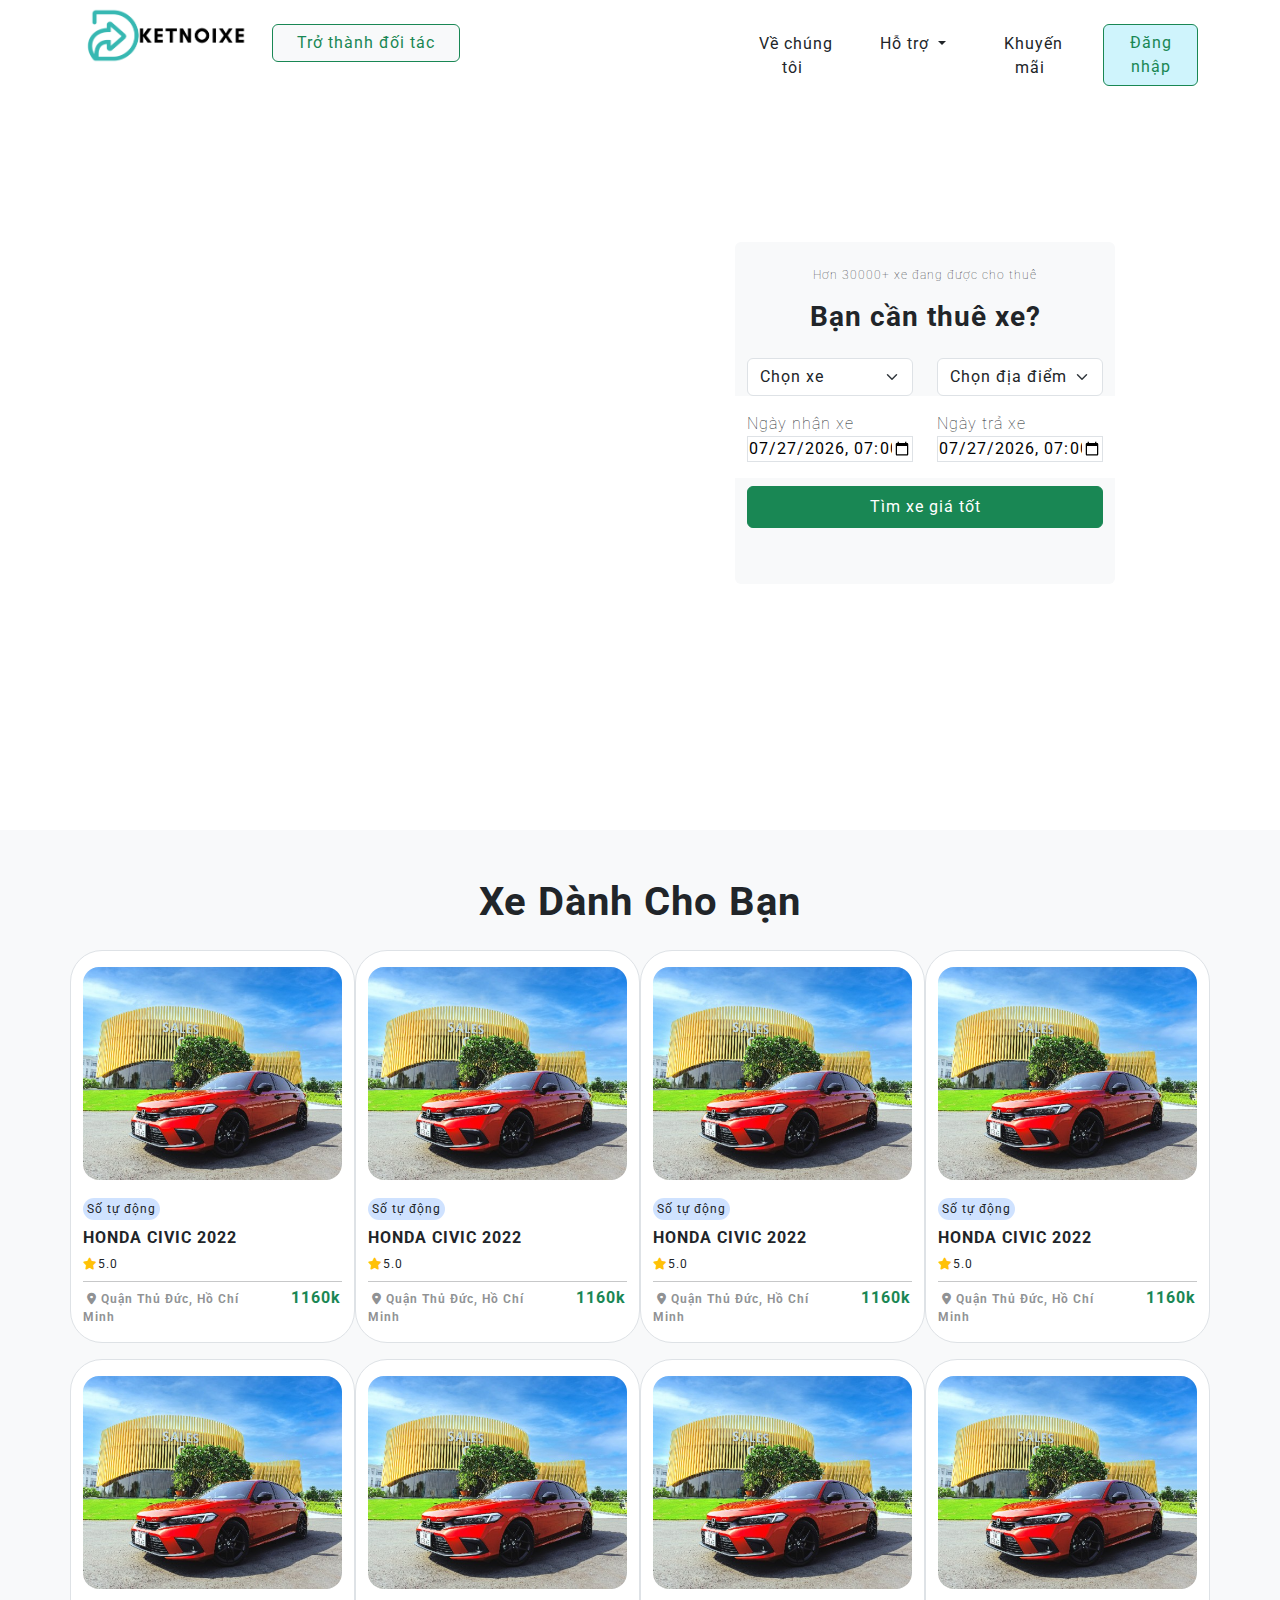
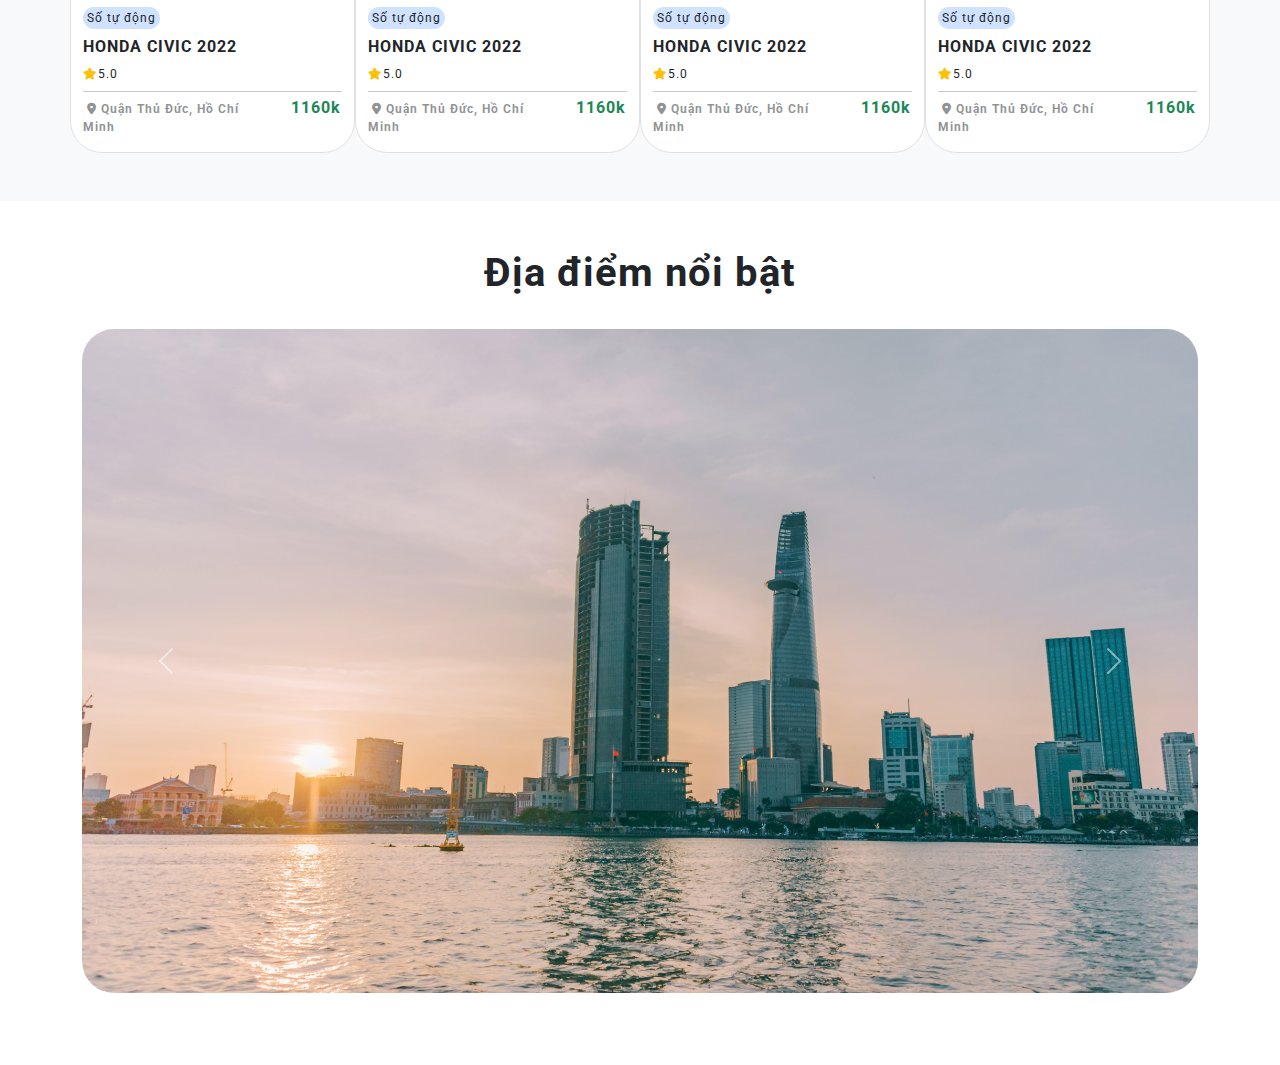
==== index.html @ 4d264d6b "feat: add place-introduction" ====
<!DOCTYPE html>
<html lang="en">
<head>
  <meta charset="UTF-8">
  <meta name="viewport" content="width=device-width, initial-scale=1.0">
  <link rel="icon" type="image/png" href="assets/img/icon.png">
  <title>Ketnoixe - nền tảng chia sẻ xe thông minh</title>
  <link rel="stylesheet" href="assets/css/bootstrap.min.css">
  <link rel="preconnect" href="https://fonts.googleapis.com">
  <link rel="preconnect" href="https://fonts.gstatic.com" crossorigin>
  <link href="https://fonts.googleapis.com/css2?family=Roboto:wght@100;300&display=swap" rel="stylesheet">
  <link rel="stylesheet" href="https://cdnjs.cloudflare.com/ajax/libs/font-awesome/6.4.0/css/all.min.css">
  <link rel="stylesheet" href="assets/css/custom.css">

  <script src="https://code.jquery.com/jquery-3.6.0.min.js"></script>
</head>
<body>
  <div id="myheader" class="bg-white position-fixed top-0 start-0 end-0" style="z-index: 9999;">
    <div class="container py-2">
      <div class="row">
        <div class="col-lg-2 col-sm-12">
          <a href="#"><img src="./assets/img/logo.png" alt="Logo" class="img-fluid"></a>
        </div>
        <div class="col-lg-5 d-sm-none d-lg-block mt-3">
          <button type="button" class="btn btn-light border border-success text-success px-4">Trở thành đối tác</button>
        </div>
        <div class="col-lg-5 d-sm-none d-lg-block mt-2">
          <div class="row">
            <div class="col-lg-3 py-3 text-center"><a href="#" class="text-decoration-none text-dark p-1">Về chúng tôi</a></div>
            <div class="col-lg-3 py-2 text-center">
              <div class="dropdown">
                <a class="btn border-0 dropdown-toggle p-2" href="" role="button" data-bs-toggle="dropdown" aria-expanded="false">
                  Hỗ trợ
                </a>
                <ul class="dropdown-menu">
                  <li><a class="dropdown-item" href="#">Hỗ trợ</a></li>
                  <li><a class="dropdown-item" href="#">Tra cứu mã đặt xe</a></li>
                </ul>
              </div>
            </div>
            <div class="col-lg-3 py-3 text-center"><a href="#" class="text-decoration-none text-dark p-1">Khuyến mãi</a></div>
            <div class="col-lg-3 py-2">
              <button type="button" class="btn bg-info-subtle border border-success text-success">Đăng nhập</button>
            </div>
          </div>
        </div>
      </div>
    </div>
  </div>
  <div id="mycontent" style="margin-top: 82px;">
    <div id="slider" class="container mb-5">
        <div class="row">
          <div class="col-lg-7">

          </div>
          <div class="col-lg-4 bg-body-tertiary pb-5 rounded-2 my-10">
            <div class="row">
              <span class="text-center fw-lighter mt-4 fs-7">Hơn 30000+ xe đang được cho thuê</span>
              <h3 class="text-center fw-bold py-3">Bạn cần thuê xe?</h3>
              <div class="col-lg-6">
                  <div class="input-group">
                    <select class="form-select" id="inputGroupSelect01">
                      <option disabled selected value="">Chọn xe</option>
                      <option value="1">Ô tô</option>
                      <option value="2">Xe máy</option>
                      <option value="3">Xe đạp</option>
                    </select>
                  </div>                    
              </div>
              <div class="col-lg-6">
                <div class="input-group">
                  <select class="form-select" id="inputGroupSelect01">
                    <option disabled selected value="">Chọn địa điểm</option>
                    <option value="1">Hồ Chí Minh</option>
                    <option value="2">Hà Nội</option>
                    <option value="3">Nha Trang</option>
                  </select>
                </div>                    
              </div>
            </div>
            <div class="row bg-body py-3">
              <div class="col-lg-6">
                <span class="fw-lighter">Ngày nhận xe</span>
                <fieldset>
                  <input class="text-center border w-100" type="datetime-local" id="dateTimePickerStart" name="dateTimePicker">
                </fieldset>                   
              </div>
              <div class="col-lg-6">
                <span class="fw-lighter">Ngày trả xe</span>
                <fieldset>
                  <input class="text-center border w-100" type="datetime-local" id="dateTimePickerEnd" name="dateTimePicker">
                </fieldset>               
              </div>
            </div>
            <div class="row">
              <div class="col-lg-12">
                <button type="button" class="btn btn-success w-100 my-2 py-2">Tìm xe giá tốt</button>
              </div>
            </div>
        </div>
        <div class="col-lg-1">

        </div>
      </div>
    </div>

    <div id="car-introduction" class="py-5 bg-body-tertiary">
      <h4 class="text-center fs-1 fw-bold">Xe Dành Cho Bạn</h4>
      <div class="container">
        <div class="row">
          <a href="#" class="col-lg-3 col-md-4 col-sm-6 border rounded-5 mt-3 bg-body text-decoration-none text-body">
            <img class="img-fluid rounded-4 my-3" src="./assets/img/NAck_WBdKcVY88Th9rGAIQ.jpg" alt="">
            <span class="fs-7 bg-primary-subtle p-1 rounded-5">Số tự động</span>
            <h6 class="text-uppercase fw-bold mt-2">Honda civic 2022</h6>
            <div class="fs-7"><i class="fa-solid fa-star text-warning"></i>5.0</div>
            <hr class="my-2">
            <div class="row my-2">
              <div class="col-sm-9">
                <div class="fs-7 pb-2 fw-bold text-body-tertiary"><i class="fa-solid fa-location-dot mx-1"></i>Quận Thủ Đức, Hồ Chí Minh</div>
              </div>
              <div class="col-sm-3">
                <div class="fs-6 fw-bold text-success" style="margin: -4px;">1160k</div>
              </div>
            </div>
          </a>
          <a href="#" class="col-lg-3 col-md-4 col-sm-6 border rounded-5 mt-3 bg-body text-decoration-none text-body">
            <img class="img-fluid rounded-4 my-3" src="./assets/img/NAck_WBdKcVY88Th9rGAIQ.jpg" alt="">
            <span class="fs-7 bg-primary-subtle p-1 rounded-5">Số tự động</span>
            <h6 class="text-uppercase fw-bold mt-2">Honda civic 2022</h6>
            <div class="fs-7"><i class="fa-solid fa-star text-warning"></i>5.0</div>
            <hr class="my-2">
            <div class="row my-2">
              <div class="col-sm-9">
                <div class="fs-7 pb-2 fw-bold text-body-tertiary"><i class="fa-solid fa-location-dot mx-1"></i>Quận Thủ Đức, Hồ Chí Minh</div>
              </div>
              <div class="col-sm-3">
                <div class="fs-6 fw-bold text-success" style="margin: -4px;">1160k</div>
              </div>
            </div>
          </a>
          <a href="#" class="col-lg-3 col-md-4 col-sm-6 border rounded-5 mt-3 bg-body text-decoration-none text-body">
            <img class="img-fluid rounded-4 my-3" src="./assets/img/NAck_WBdKcVY88Th9rGAIQ.jpg" alt="">
            <span class="fs-7 bg-primary-subtle p-1 rounded-5">Số tự động</span>
            <h6 class="text-uppercase fw-bold mt-2">Honda civic 2022</h6>
            <div class="fs-7"><i class="fa-solid fa-star text-warning"></i>5.0</div>
            <hr class="my-2">
            <div class="row my-2">
              <div class="col-sm-9">
                <div class="fs-7 pb-2 fw-bold text-body-tertiary"><i class="fa-solid fa-location-dot mx-1"></i>Quận Thủ Đức, Hồ Chí Minh</div>
              </div>
              <div class="col-sm-3">
                <div class="fs-6 fw-bold text-success" style="margin: -4px;">1160k</div>
              </div>
            </div>
          </a>
          <a href="#" class="col-lg-3 col-md-4 col-sm-6 border rounded-5 mt-3 bg-body text-decoration-none text-body">
            <img class="img-fluid rounded-4 my-3" src="./assets/img/NAck_WBdKcVY88Th9rGAIQ.jpg" alt="">
            <span class="fs-7 bg-primary-subtle p-1 rounded-5">Số tự động</span>
            <h6 class="text-uppercase fw-bold mt-2">Honda civic 2022</h6>
            <div class="fs-7"><i class="fa-solid fa-star text-warning"></i>5.0</div>
            <hr class="my-2">
            <div class="row my-2">
              <div class="col-sm-9">
                <div class="fs-7 pb-2 fw-bold text-body-tertiary"><i class="fa-solid fa-location-dot mx-1"></i>Quận Thủ Đức, Hồ Chí Minh</div>
              </div>
              <div class="col-sm-3">
                <div class="fs-6 fw-bold text-success" style="margin: -4px;">1160k</div>
              </div>
            </div>
          </a>
          <a href="#" class="col-lg-3 col-md-4 col-sm-6 border rounded-5 mt-3 bg-body text-decoration-none text-body">
            <img class="img-fluid rounded-4 my-3" src="./assets/img/NAck_WBdKcVY88Th9rGAIQ.jpg" alt="">
            <span class="fs-7 bg-primary-subtle p-1 rounded-5">Số tự động</span>
            <h6 class="text-uppercase fw-bold mt-2">Honda civic 2022</h6>
            <div class="fs-7"><i class="fa-solid fa-star text-warning"></i>5.0</div>
            <hr class="my-2">
            <div class="row my-2">
              <div class="col-sm-9">
                <div class="fs-7 pb-2 fw-bold text-body-tertiary"><i class="fa-solid fa-location-dot mx-1"></i>Quận Thủ Đức, Hồ Chí Minh</div>
              </div>
              <div class="col-sm-3">
                <div class="fs-6 fw-bold text-success" style="margin: -4px;">1160k</div>
              </div>
            </div>
          </a>
          <a href="#" class="col-lg-3 col-md-4 col-sm-6 border rounded-5 mt-3 bg-body text-decoration-none text-body">
            <img class="img-fluid rounded-4 my-3" src="./assets/img/NAck_WBdKcVY88Th9rGAIQ.jpg" alt="">
            <span class="fs-7 bg-primary-subtle p-1 rounded-5">Số tự động</span>
            <h6 class="text-uppercase fw-bold mt-2">Honda civic 2022</h6>
            <div class="fs-7"><i class="fa-solid fa-star text-warning"></i>5.0</div>
            <hr class="my-2">
            <div class="row my-2">
              <div class="col-sm-9">
                <div class="fs-7 pb-2 fw-bold text-body-tertiary"><i class="fa-solid fa-location-dot mx-1"></i>Quận Thủ Đức, Hồ Chí Minh</div>
              </div>
              <div class="col-sm-3">
                <div class="fs-6 fw-bold text-success" style="margin: -4px;">1160k</div>
              </div>
            </div>
          </a>
          <a href="#" class="col-lg-3 col-md-4 col-sm-6 border rounded-5 mt-3 bg-body text-decoration-none text-body">
            <img class="img-fluid rounded-4 my-3" src="./assets/img/NAck_WBdKcVY88Th9rGAIQ.jpg" alt="">
            <span class="fs-7 bg-primary-subtle p-1 rounded-5">Số tự động</span>
            <h6 class="text-uppercase fw-bold mt-2">Honda civic 2022</h6>
            <div class="fs-7"><i class="fa-solid fa-star text-warning"></i>5.0</div>
            <hr class="my-2">
            <div class="row my-2">
              <div class="col-sm-9">
                <div class="fs-7 pb-2 fw-bold text-body-tertiary"><i class="fa-solid fa-location-dot mx-1"></i>Quận Thủ Đức, Hồ Chí Minh</div>
              </div>
              <div class="col-sm-3">
                <div class="fs-6 fw-bold text-success" style="margin: -4px;">1160k</div>
              </div>
            </div>
          </a>
          <a href="#" class="col-lg-3 col-md-4 col-sm-6 border rounded-5 mt-3 bg-body text-decoration-none text-body">
            <img class="img-fluid rounded-4 my-3" src="./assets/img/NAck_WBdKcVY88Th9rGAIQ.jpg" alt="">
            <span class="fs-7 bg-primary-subtle p-1 rounded-5">Số tự động</span>
            <h6 class="text-uppercase fw-bold mt-2">Honda civic 2022</h6>
            <div class="fs-7"><i class="fa-solid fa-star text-warning"></i>5.0</div>
            <hr class="my-2">
            <div class="row my-2">
              <div class="col-sm-9">
                <div class="fs-7 pb-2 fw-bold text-body-tertiary"><i class="fa-solid fa-location-dot mx-1"></i>Quận Thủ Đức, Hồ Chí Minh</div>
              </div>
              <div class="col-sm-3">
                <div class="fs-6 fw-bold text-success" style="margin: -4px;">1160k</div>
              </div>
            </div>
          </a>
        </div>
      </div>
    </div>
    <div id="place-introduction" class="py-5">
      <h4 class="text-center fs-1 fw-bold">Địa điểm nổi bật</h4>
      <div class="container">
        <div id="carouselExample" class="carousel slide">
          <div class="carousel-inner py-4">
            <div class="carousel-item active">
              <img src="/assets/img/saigon.jpg" class="d-block w-100 rounded-5 img-fluid" alt="...">
            </div>
            <div class="carousel-item">
              <img src="/assets/img/hanoi.jpg" class="d-block w-100 rounded-5 img-fluid" alt="...">
            </div>
            <div class="carousel-item">
              <img src="/assets/img/nhatrang.jpg" class="d-block w-100 rounded-5 img-fluid" alt="...">
            </div>
          </div>
          <button class="carousel-control-prev" type="button" data-bs-target="#carouselExample" data-bs-slide="prev">
            <span class="carousel-control-prev-icon" aria-hidden="true"></span>
            <span class="visually-hidden">Previous</span>
          </button>
          <button class="carousel-control-next" type="button" data-bs-target="#carouselExample" data-bs-slide="next">
            <span class="carousel-control-next-icon" aria-hidden="true"></span>
            <span class="visually-hidden">Next</span>
          </button>
        </div>
      </div>
    </div>
  </div>
  <div id="myfooter"></div>

  <script src="assets/js/bootstrap.bundle.min.js"></script>
  <script src="assets/js/custom.js"></script>
</body>
</html>
---- assets/css/custom.css ----
* {
    font-family: 'Roboto', sans-serif;
    letter-spacing: 1px;
}

#slider {
    background-image: url('/assets/img/pexels-craig-adderley-1563356.jpg');
    background-size: cover;
    background-position: center;
    border-radius: 20px; /* Đặt độ cong cho viền */
    height: 700px;
}

.my-10 {
    margin-top: 10rem !important;
    margin-bottom: 10rem !important;
  }
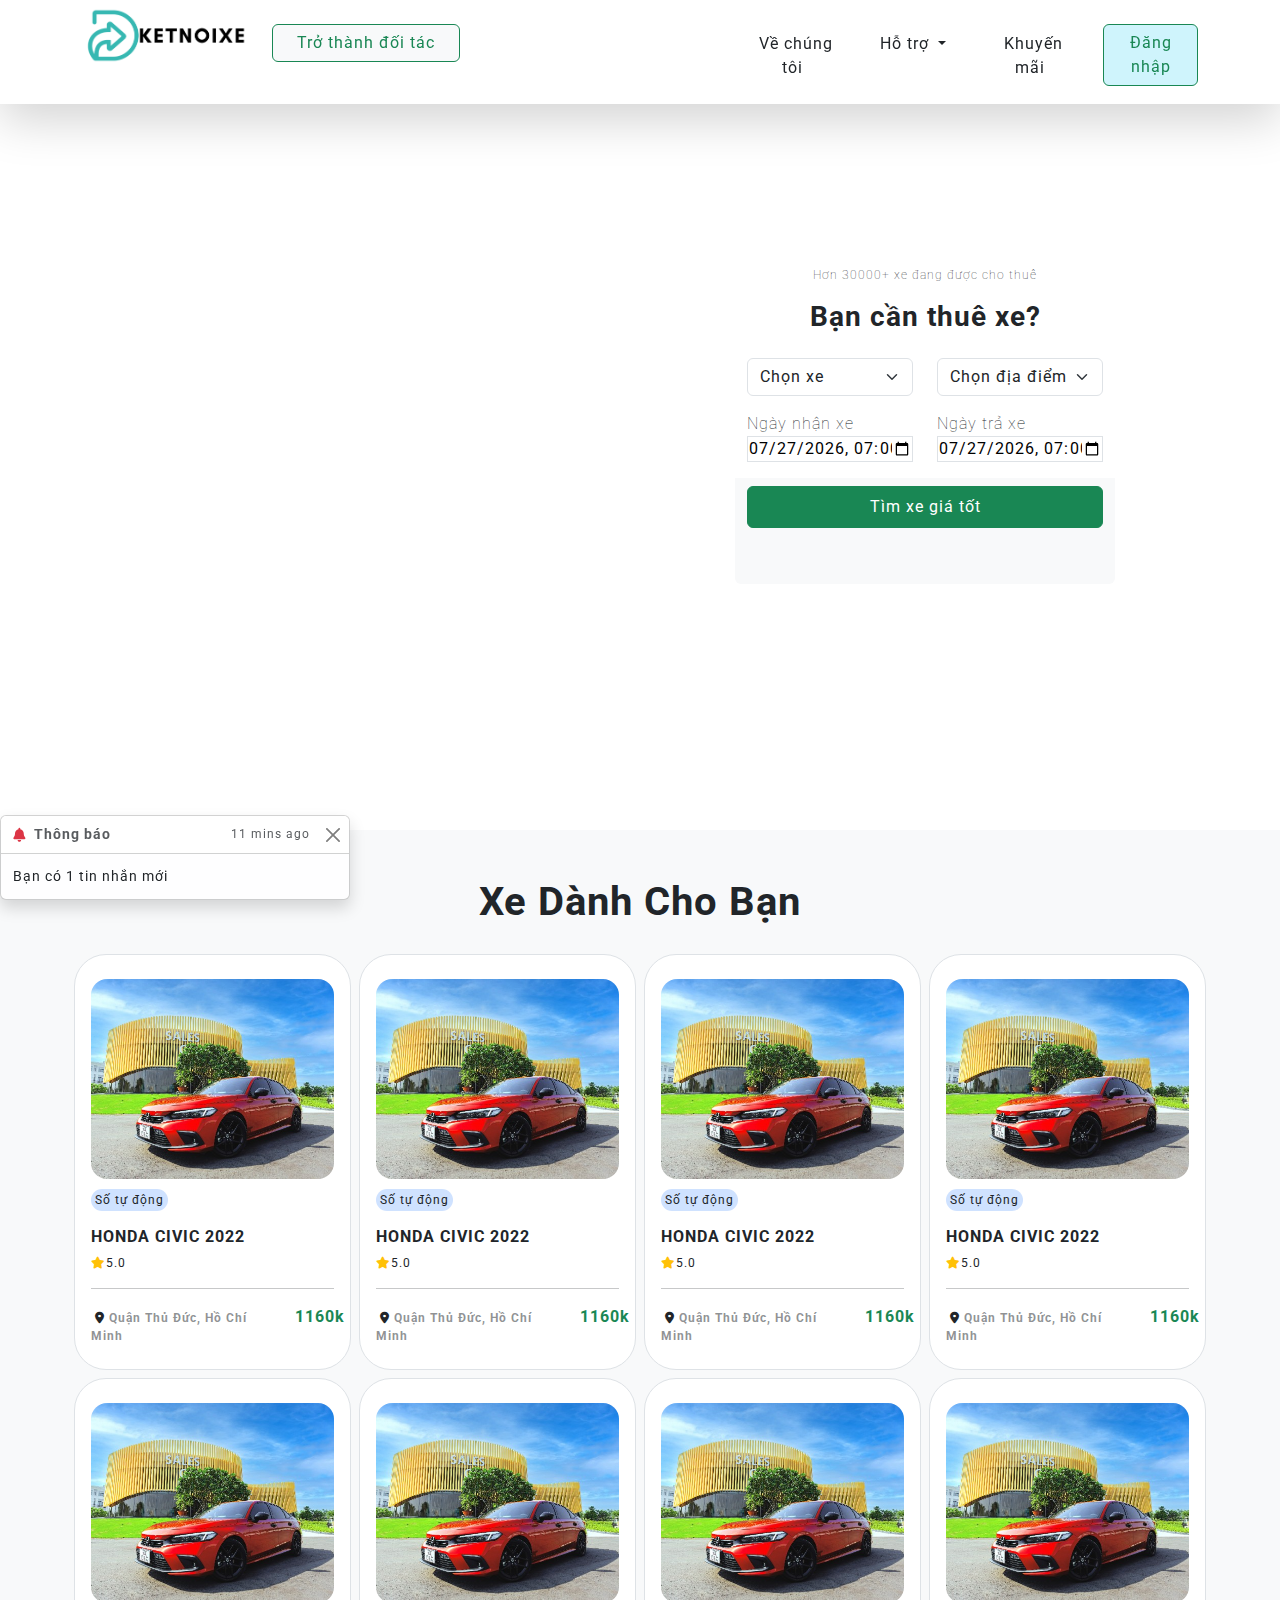
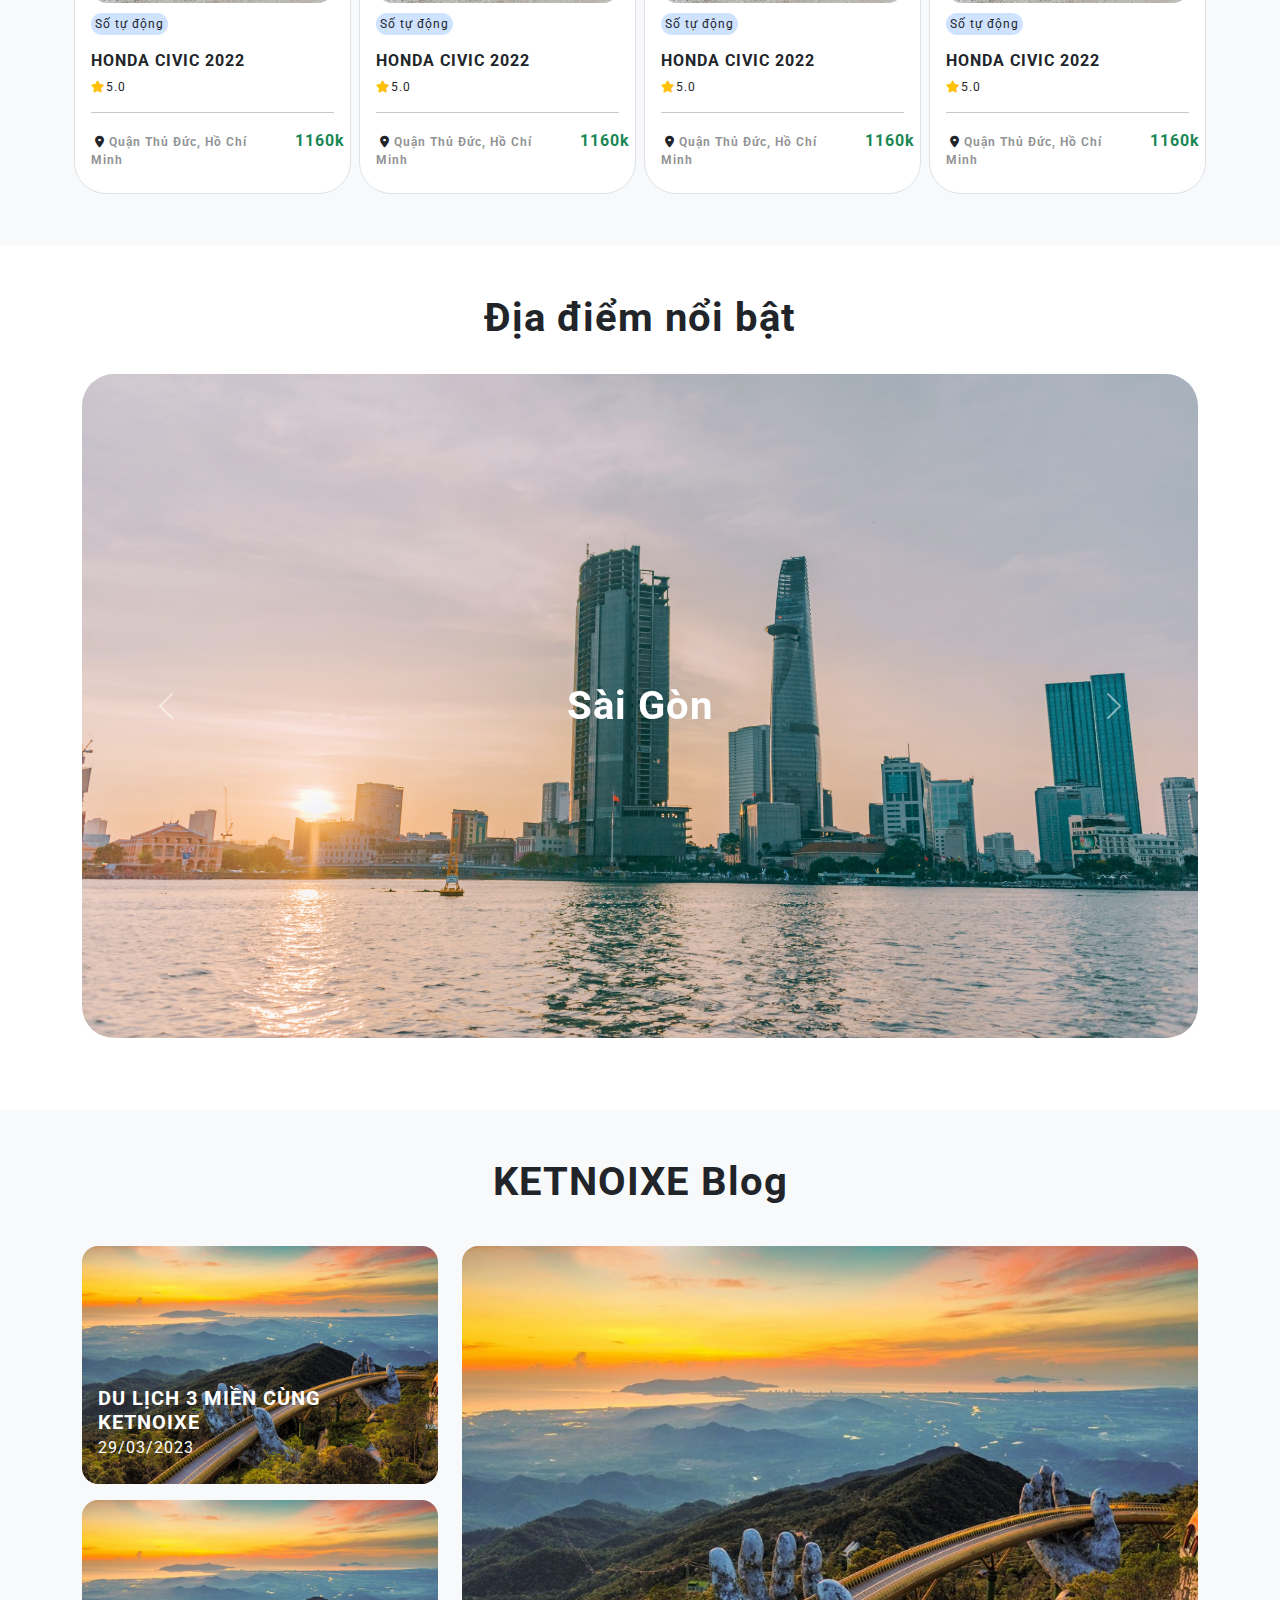
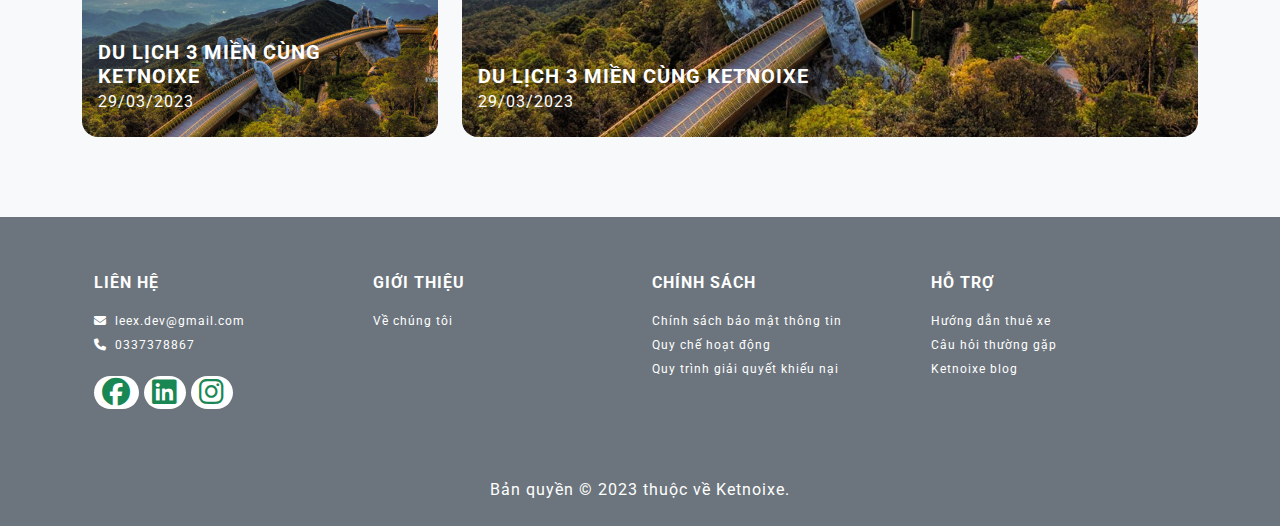
==== commit 85e54b4f: "feat: update fe" ====
--- a/index.html
+++ b/index.html
@@ -15,19 +15,22 @@
   <script src="https://code.jquery.com/jquery-3.6.0.min.js"></script>
 </head>
 <body>
-  <div id="myheader" class="bg-white position-fixed top-0 start-0 end-0" style="z-index: 9999;">
+  <div id="myheader" class="bg-white position-fixed top-0 start-0 end-0 shadow shadow-sm shadow-lg" style="z-index: 9999;">
     <div class="container py-2">
       <div class="row">
-        <div class="col-lg-2 col-sm-12">
+        <div class="col-4 col-lg-2 mt-1 mt-md-2 mt-lg-0">
           <a href="#"><img src="./assets/img/logo.png" alt="Logo" class="img-fluid"></a>
         </div>
-        <div class="col-lg-5 d-sm-none d-lg-block mt-3">
+        <div class="col-5 col-md-3 col-lg-5 d-none d-md-block mt-3">
           <button type="button" class="btn btn-light border border-success text-success px-4">Trở thành đối tác</button>
         </div>
-        <div class="col-lg-5 d-sm-none d-lg-block mt-2">
+        <div class="col-6 d-md-none">
+          
+        </div>
+        <div class="col-sm-5 d-none d-md-block mt-2">
           <div class="row">
-            <div class="col-lg-3 py-3 text-center"><a href="#" class="text-decoration-none text-dark p-1">Về chúng tôi</a></div>
-            <div class="col-lg-3 py-2 text-center">
+            <div class="col-md-3 py-3 text-center"><a href="#" class="text-decoration-none text-dark p-1">Về chúng tôi</a></div>
+            <div class="col-md-3 py-2 text-center">
               <div class="dropdown">
                 <a class="btn border-0 dropdown-toggle p-2" href="" role="button" data-bs-toggle="dropdown" aria-expanded="false">
                   Hỗ trợ
@@ -38,9 +41,45 @@
                 </ul>
               </div>
             </div>
-            <div class="col-lg-3 py-3 text-center"><a href="#" class="text-decoration-none text-dark p-1">Khuyến mãi</a></div>
-            <div class="col-lg-3 py-2">
+            <div class="col-3 py-3 text-center"><a href="#" class="text-decoration-none text-dark p-1">Khuyến mãi</a></div>
+            <div class="col-3 py-2">
               <button type="button" class="btn bg-info-subtle border border-success text-success">Đăng nhập</button>
+            </div>
+          </div>
+        </div>
+        
+        <div class="col-2 d-flex d-md-none">
+          <button class="btn" type="button" data-bs-toggle="collapse" data-bs-target="#collapseMenu" aria-expanded="false" aria-controls="collapseExample">
+            <i class="fa-solid fa-bars"></i>
+          </button>
+        </div>
+        <div class="collapse" id="collapseMenu">
+          <div class="card card-body border-0">
+              <div class="row d-block d-md-none">
+                <div class="col-12 text-center mt-3">
+                  <button type="button" class="btn btn-light border border-success text-success px-4">Trở thành đối tác</button>
+                </div>
+                <div class="col-12 py-3 text-center"><a href="#" class="text-decoration-none text-dark p-1">Về chúng tôi</a></div>
+                <div class="col-12 py-2 text-center">
+                  <p class="m-0">
+                    <button class="btn" type="button" data-bs-toggle="collapse" data-bs-target="#collapseMenuMini" aria-expanded="false" aria-controls="collapseExample">
+                      Hỗ trợ <i class="fa-solid fa-caret-down"></i>
+                    </button>
+                  </p>
+                  <div class="collapse border border-1" id="collapseMenuMini">
+                    <a href="#" class="card card-body border-0 text-decoration-none">
+                      Hỗ trợ
+                    </a>
+                    <a href="#" class="card card-body border-0 text-decoration-none">
+                      Tra cứu đặt xe
+                    </a>
+                  </div>
+                </div>
+                <div class="col-12 py-3 text-center"><a href="#" class="text-decoration-none text-dark p-1">Khuyến mãi</a></div>
+                <div class="col-12 py-2 text-center">
+                  <button type="button" class="btn bg-info-subtle border border-success text-success">Đăng nhập</button>
+                </div>
+              </div>
             </div>
           </div>
         </div>
@@ -50,11 +89,11 @@
   <div id="mycontent" style="margin-top: 82px;">
     <div id="slider" class="container mb-5">
         <div class="row">
-          <div class="col-lg-7">
+          <div class="col-lg-7 col-0">
 
           </div>
           <div class="col-lg-4 bg-body-tertiary pb-5 rounded-2 my-10">
-            <div class="row">
+            <div class="row bg-body">
               <span class="text-center fw-lighter mt-4 fs-7">Hơn 30000+ xe đang được cho thuê</span>
               <h3 class="text-center fw-bold py-3">Bạn cần thuê xe?</h3>
               <div class="col-lg-6">
@@ -67,7 +106,7 @@
                     </select>
                   </div>                    
               </div>
-              <div class="col-lg-6">
+              <div class="col-lg-6 mt-2 mt-lg-0">
                 <div class="input-group">
                   <select class="form-select" id="inputGroupSelect01">
                     <option disabled selected value="">Chọn địa điểm</option>
@@ -78,7 +117,7 @@
                 </div>                    
               </div>
             </div>
-            <div class="row bg-body py-3">
+            <div class="row bg-body py-lg-3">
               <div class="col-lg-6">
                 <span class="fw-lighter">Ngày nhận xe</span>
                 <fieldset>
@@ -105,129 +144,161 @@
     </div>
 
     <div id="car-introduction" class="py-5 bg-body-tertiary">
-      <h4 class="text-center fs-1 fw-bold">Xe Dành Cho Bạn</h4>
+      <h4 class="text-center fs-1 fw-bold mb-4">Xe Dành Cho Bạn</h4>
       <div class="container">
-        <div class="row">
-          <a href="#" class="col-lg-3 col-md-4 col-sm-6 border rounded-5 mt-3 bg-body text-decoration-none text-body">
-            <img class="img-fluid rounded-4 my-3" src="./assets/img/NAck_WBdKcVY88Th9rGAIQ.jpg" alt="">
-            <span class="fs-7 bg-primary-subtle p-1 rounded-5">Số tự động</span>
-            <h6 class="text-uppercase fw-bold mt-2">Honda civic 2022</h6>
-            <div class="fs-7"><i class="fa-solid fa-star text-warning"></i>5.0</div>
-            <hr class="my-2">
-            <div class="row my-2">
-              <div class="col-sm-9">
-                <div class="fs-7 pb-2 fw-bold text-body-tertiary"><i class="fa-solid fa-location-dot mx-1"></i>Quận Thủ Đức, Hồ Chí Minh</div>
-              </div>
-              <div class="col-sm-3">
-                <div class="fs-6 fw-bold text-success" style="margin: -4px;">1160k</div>
-              </div>
-            </div>
-          </a>
-          <a href="#" class="col-lg-3 col-md-4 col-sm-6 border rounded-5 mt-3 bg-body text-decoration-none text-body">
-            <img class="img-fluid rounded-4 my-3" src="./assets/img/NAck_WBdKcVY88Th9rGAIQ.jpg" alt="">
-            <span class="fs-7 bg-primary-subtle p-1 rounded-5">Số tự động</span>
-            <h6 class="text-uppercase fw-bold mt-2">Honda civic 2022</h6>
-            <div class="fs-7"><i class="fa-solid fa-star text-warning"></i>5.0</div>
-            <hr class="my-2">
-            <div class="row my-2">
-              <div class="col-sm-9">
-                <div class="fs-7 pb-2 fw-bold text-body-tertiary"><i class="fa-solid fa-location-dot mx-1"></i>Quận Thủ Đức, Hồ Chí Minh</div>
-              </div>
-              <div class="col-sm-3">
-                <div class="fs-6 fw-bold text-success" style="margin: -4px;">1160k</div>
-              </div>
-            </div>
-          </a>
-          <a href="#" class="col-lg-3 col-md-4 col-sm-6 border rounded-5 mt-3 bg-body text-decoration-none text-body">
-            <img class="img-fluid rounded-4 my-3" src="./assets/img/NAck_WBdKcVY88Th9rGAIQ.jpg" alt="">
-            <span class="fs-7 bg-primary-subtle p-1 rounded-5">Số tự động</span>
-            <h6 class="text-uppercase fw-bold mt-2">Honda civic 2022</h6>
-            <div class="fs-7"><i class="fa-solid fa-star text-warning"></i>5.0</div>
-            <hr class="my-2">
-            <div class="row my-2">
-              <div class="col-sm-9">
-                <div class="fs-7 pb-2 fw-bold text-body-tertiary"><i class="fa-solid fa-location-dot mx-1"></i>Quận Thủ Đức, Hồ Chí Minh</div>
-              </div>
-              <div class="col-sm-3">
-                <div class="fs-6 fw-bold text-success" style="margin: -4px;">1160k</div>
-              </div>
-            </div>
-          </a>
-          <a href="#" class="col-lg-3 col-md-4 col-sm-6 border rounded-5 mt-3 bg-body text-decoration-none text-body">
-            <img class="img-fluid rounded-4 my-3" src="./assets/img/NAck_WBdKcVY88Th9rGAIQ.jpg" alt="">
-            <span class="fs-7 bg-primary-subtle p-1 rounded-5">Số tự động</span>
-            <h6 class="text-uppercase fw-bold mt-2">Honda civic 2022</h6>
-            <div class="fs-7"><i class="fa-solid fa-star text-warning"></i>5.0</div>
-            <hr class="my-2">
-            <div class="row my-2">
-              <div class="col-sm-9">
-                <div class="fs-7 pb-2 fw-bold text-body-tertiary"><i class="fa-solid fa-location-dot mx-1"></i>Quận Thủ Đức, Hồ Chí Minh</div>
-              </div>
-              <div class="col-sm-3">
-                <div class="fs-6 fw-bold text-success" style="margin: -4px;">1160k</div>
-              </div>
-            </div>
-          </a>
-          <a href="#" class="col-lg-3 col-md-4 col-sm-6 border rounded-5 mt-3 bg-body text-decoration-none text-body">
-            <img class="img-fluid rounded-4 my-3" src="./assets/img/NAck_WBdKcVY88Th9rGAIQ.jpg" alt="">
-            <span class="fs-7 bg-primary-subtle p-1 rounded-5">Số tự động</span>
-            <h6 class="text-uppercase fw-bold mt-2">Honda civic 2022</h6>
-            <div class="fs-7"><i class="fa-solid fa-star text-warning"></i>5.0</div>
-            <hr class="my-2">
-            <div class="row my-2">
-              <div class="col-sm-9">
-                <div class="fs-7 pb-2 fw-bold text-body-tertiary"><i class="fa-solid fa-location-dot mx-1"></i>Quận Thủ Đức, Hồ Chí Minh</div>
-              </div>
-              <div class="col-sm-3">
-                <div class="fs-6 fw-bold text-success" style="margin: -4px;">1160k</div>
-              </div>
-            </div>
-          </a>
-          <a href="#" class="col-lg-3 col-md-4 col-sm-6 border rounded-5 mt-3 bg-body text-decoration-none text-body">
-            <img class="img-fluid rounded-4 my-3" src="./assets/img/NAck_WBdKcVY88Th9rGAIQ.jpg" alt="">
-            <span class="fs-7 bg-primary-subtle p-1 rounded-5">Số tự động</span>
-            <h6 class="text-uppercase fw-bold mt-2">Honda civic 2022</h6>
-            <div class="fs-7"><i class="fa-solid fa-star text-warning"></i>5.0</div>
-            <hr class="my-2">
-            <div class="row my-2">
-              <div class="col-sm-9">
-                <div class="fs-7 pb-2 fw-bold text-body-tertiary"><i class="fa-solid fa-location-dot mx-1"></i>Quận Thủ Đức, Hồ Chí Minh</div>
-              </div>
-              <div class="col-sm-3">
-                <div class="fs-6 fw-bold text-success" style="margin: -4px;">1160k</div>
-              </div>
-            </div>
-          </a>
-          <a href="#" class="col-lg-3 col-md-4 col-sm-6 border rounded-5 mt-3 bg-body text-decoration-none text-body">
-            <img class="img-fluid rounded-4 my-3" src="./assets/img/NAck_WBdKcVY88Th9rGAIQ.jpg" alt="">
-            <span class="fs-7 bg-primary-subtle p-1 rounded-5">Số tự động</span>
-            <h6 class="text-uppercase fw-bold mt-2">Honda civic 2022</h6>
-            <div class="fs-7"><i class="fa-solid fa-star text-warning"></i>5.0</div>
-            <hr class="my-2">
-            <div class="row my-2">
-              <div class="col-sm-9">
-                <div class="fs-7 pb-2 fw-bold text-body-tertiary"><i class="fa-solid fa-location-dot mx-1"></i>Quận Thủ Đức, Hồ Chí Minh</div>
-              </div>
-              <div class="col-sm-3">
-                <div class="fs-6 fw-bold text-success" style="margin: -4px;">1160k</div>
-              </div>
-            </div>
-          </a>
-          <a href="#" class="col-lg-3 col-md-4 col-sm-6 border rounded-5 mt-3 bg-body text-decoration-none text-body">
-            <img class="img-fluid rounded-4 my-3" src="./assets/img/NAck_WBdKcVY88Th9rGAIQ.jpg" alt="">
-            <span class="fs-7 bg-primary-subtle p-1 rounded-5">Số tự động</span>
-            <h6 class="text-uppercase fw-bold mt-2">Honda civic 2022</h6>
-            <div class="fs-7"><i class="fa-solid fa-star text-warning"></i>5.0</div>
-            <hr class="my-2">
-            <div class="row my-2">
-              <div class="col-sm-9">
-                <div class="fs-7 pb-2 fw-bold text-body-tertiary"><i class="fa-solid fa-location-dot mx-1"></i>Quận Thủ Đức, Hồ Chí Minh</div>
-              </div>
-              <div class="col-sm-3">
-                <div class="fs-6 fw-bold text-success" style="margin: -4px;">1160k</div>
-              </div>
-            </div>
-          </a>
+        <div class="row mt-3">
+          <div class="col-lg-3 col-md-4 col-sm-6 text-body p-1">
+            <a href="#" class="text-decoration-none text-body">
+              <div class="border rounded-5 text-decoration-none bg-body p-3 h-100">
+                <img class="img-fluid rounded-4 my-2" src="./assets/img/NAck_WBdKcVY88Th9rGAIQ.jpg" alt="">
+                <span class="fs-7 bg-primary-subtle p-1 rounded-5">Số tự động</span>
+                <h6 class="text-uppercase fw-bold mt-3">Honda civic 2022</h6>
+                <div class="fs-7"><i class="fa-solid fa-star text-warning"></i>5.0</div>
+                <hr class="my-3">
+                <div class="row my-2">
+                  <div class="col-sm-9">
+                    <div class="fs-7 pt-1 fw-bold text-body-tertiary"><i class="fa-solid fa-location-dot mx-1 text-body"></i>Quận Thủ Đức, Hồ Chí Minh</div>
+                  </div>
+                  <div class="col-sm-3 p-0">
+                    <div class="fs-6 fw-bold text-success ms-lg-3 ms-sm-0 ms-md-0">1160k</div>
+                  </div>
+                </div>
+              </div>
+            </a>
+          </div>
+          <div class="col-lg-3 col-md-4 col-sm-6 text-body p-1">
+            <a href="#" class="text-decoration-none text-body">
+              <div class="border rounded-5 text-decoration-none bg-body p-3 h-100">
+                <img class="img-fluid rounded-4 my-2" src="./assets/img/NAck_WBdKcVY88Th9rGAIQ.jpg" alt="">
+                <span class="fs-7 bg-primary-subtle p-1 rounded-5">Số tự động</span>
+                <h6 class="text-uppercase fw-bold mt-3">Honda civic 2022</h6>
+                <div class="fs-7"><i class="fa-solid fa-star text-warning"></i>5.0</div>
+                <hr class="my-3">
+                <div class="row my-2">
+                  <div class="col-sm-9">
+                    <div class="fs-7 pt-1 fw-bold text-body-tertiary"><i class="fa-solid fa-location-dot mx-1 text-body"></i>Quận Thủ Đức, Hồ Chí Minh</div>
+                  </div>
+                  <div class="col-sm-3 p-0">
+                    <div class="fs-6 fw-bold text-success ms-lg-3 ms-sm-0 ms-md-0">1160k</div>
+                  </div>
+                </div>
+              </div>
+            </a>
+          </div>
+          <div class="col-lg-3 col-md-4 col-sm-6 text-body p-1">
+            <a href="#" class="text-decoration-none text-body">
+              <div class="border rounded-5 text-decoration-none bg-body p-3 h-100">
+                <img class="img-fluid rounded-4 my-2" src="./assets/img/NAck_WBdKcVY88Th9rGAIQ.jpg" alt="">
+                <span class="fs-7 bg-primary-subtle p-1 rounded-5">Số tự động</span>
+                <h6 class="text-uppercase fw-bold mt-3">Honda civic 2022</h6>
+                <div class="fs-7"><i class="fa-solid fa-star text-warning"></i>5.0</div>
+                <hr class="my-3">
+                <div class="row my-2">
+                  <div class="col-sm-9">
+                    <div class="fs-7 pt-1 fw-bold text-body-tertiary"><i class="fa-solid fa-location-dot mx-1 text-body"></i>Quận Thủ Đức, Hồ Chí Minh</div>
+                  </div>
+                  <div class="col-sm-3 p-0">
+                    <div class="fs-6 fw-bold text-success ms-lg-3 ms-sm-0 ms-md-0">1160k</div>
+                  </div>
+                </div>
+              </div>
+            </a>
+          </div>
+          <div class="col-lg-3 col-md-4 col-sm-6 text-body p-1">
+            <a href="#" class="text-decoration-none text-body">
+              <div class="border rounded-5 text-decoration-none bg-body p-3 h-100">
+                <img class="img-fluid rounded-4 my-2" src="./assets/img/NAck_WBdKcVY88Th9rGAIQ.jpg" alt="">
+                <span class="fs-7 bg-primary-subtle p-1 rounded-5">Số tự động</span>
+                <h6 class="text-uppercase fw-bold mt-3">Honda civic 2022</h6>
+                <div class="fs-7"><i class="fa-solid fa-star text-warning"></i>5.0</div>
+                <hr class="my-3">
+                <div class="row my-2">
+                  <div class="col-sm-9">
+                    <div class="fs-7 pt-1 fw-bold text-body-tertiary"><i class="fa-solid fa-location-dot mx-1 text-body"></i>Quận Thủ Đức, Hồ Chí Minh</div>
+                  </div>
+                  <div class="col-sm-3 p-0">
+                    <div class="fs-6 fw-bold text-success ms-lg-3 ms-sm-0 ms-md-0">1160k</div>
+                  </div>
+                </div>
+              </div>
+            </a>
+          </div>
+          <div class="col-lg-3 col-md-4 col-sm-6 text-body p-1">
+            <a href="#" class="text-decoration-none text-body">
+              <div class="border rounded-5 text-decoration-none bg-body p-3 h-100">
+                <img class="img-fluid rounded-4 my-2" src="./assets/img/NAck_WBdKcVY88Th9rGAIQ.jpg" alt="">
+                <span class="fs-7 bg-primary-subtle p-1 rounded-5">Số tự động</span>
+                <h6 class="text-uppercase fw-bold mt-3">Honda civic 2022</h6>
+                <div class="fs-7"><i class="fa-solid fa-star text-warning"></i>5.0</div>
+                <hr class="my-3">
+                <div class="row my-2">
+                  <div class="col-sm-9">
+                    <div class="fs-7 pt-1 fw-bold text-body-tertiary"><i class="fa-solid fa-location-dot mx-1 text-body"></i>Quận Thủ Đức, Hồ Chí Minh</div>
+                  </div>
+                  <div class="col-sm-3 p-0">
+                    <div class="fs-6 fw-bold text-success ms-lg-3 ms-sm-0 ms-md-0">1160k</div>
+                  </div>
+                </div>
+              </div>
+            </a>
+          </div>
+          <div class="col-lg-3 col-md-4 col-sm-6 text-body p-1">
+            <a href="#" class="text-decoration-none text-body">
+              <div class="border rounded-5 text-decoration-none bg-body p-3 h-100">
+                <img class="img-fluid rounded-4 my-2" src="./assets/img/NAck_WBdKcVY88Th9rGAIQ.jpg" alt="">
+                <span class="fs-7 bg-primary-subtle p-1 rounded-5">Số tự động</span>
+                <h6 class="text-uppercase fw-bold mt-3">Honda civic 2022</h6>
+                <div class="fs-7"><i class="fa-solid fa-star text-warning"></i>5.0</div>
+                <hr class="my-3">
+                <div class="row my-2">
+                  <div class="col-sm-9">
+                    <div class="fs-7 pt-1 fw-bold text-body-tertiary"><i class="fa-solid fa-location-dot mx-1 text-body"></i>Quận Thủ Đức, Hồ Chí Minh</div>
+                  </div>
+                  <div class="col-sm-3 p-0">
+                    <div class="fs-6 fw-bold text-success ms-lg-3 ms-sm-0 ms-md-0">1160k</div>
+                  </div>
+                </div>
+              </div>
+            </a>
+          </div>
+          <div class="col-lg-3 col-md-4 col-sm-6 text-body p-1">
+            <a href="#" class="text-decoration-none text-body">
+              <div class="border rounded-5 text-decoration-none bg-body p-3 h-100">
+                <img class="img-fluid rounded-4 my-2" src="./assets/img/NAck_WBdKcVY88Th9rGAIQ.jpg" alt="">
+                <span class="fs-7 bg-primary-subtle p-1 rounded-5">Số tự động</span>
+                <h6 class="text-uppercase fw-bold mt-3">Honda civic 2022</h6>
+                <div class="fs-7"><i class="fa-solid fa-star text-warning"></i>5.0</div>
+                <hr class="my-3">
+                <div class="row my-2">
+                  <div class="col-sm-9">
+                    <div class="fs-7 pt-1 fw-bold text-body-tertiary"><i class="fa-solid fa-location-dot mx-1 text-body"></i>Quận Thủ Đức, Hồ Chí Minh</div>
+                  </div>
+                  <div class="col-sm-3 p-0">
+                    <div class="fs-6 fw-bold text-success ms-lg-3 ms-sm-0 ms-md-0">1160k</div>
+                  </div>
+                </div>
+              </div>
+            </a>
+          </div>
+          <div class="col-lg-3 col-md-4 col-sm-6 text-body p-1">
+            <a href="#" class="text-decoration-none text-body">
+              <div class="border rounded-5 text-decoration-none bg-body p-3 h-100">
+                <img class="img-fluid rounded-4 my-2" src="./assets/img/NAck_WBdKcVY88Th9rGAIQ.jpg" alt="">
+                <span class="fs-7 bg-primary-subtle p-1 rounded-5">Số tự động</span>
+                <h6 class="text-uppercase fw-bold mt-3">Honda civic 2022</h6>
+                <div class="fs-7"><i class="fa-solid fa-star text-warning"></i>5.0</div>
+                <hr class="my-3">
+                <div class="row my-2">
+                  <div class="col-sm-9">
+                    <div class="fs-7 pt-1 fw-bold text-body-tertiary"><i class="fa-solid fa-location-dot mx-1 text-body"></i>Quận Thủ Đức, Hồ Chí Minh</div>
+                  </div>
+                  <div class="col-sm-3 p-0">
+                    <div class="fs-6 fw-bold text-success ms-lg-3 ms-sm-0 ms-md-0">1160k</div>
+                  </div>
+                </div>
+              </div>
+            </a>
+          </div>
         </div>
       </div>
     </div>
@@ -237,13 +308,22 @@
         <div id="carouselExample" class="carousel slide">
           <div class="carousel-inner py-4">
             <div class="carousel-item active">
-              <img src="/assets/img/saigon.jpg" class="d-block w-100 rounded-5 img-fluid" alt="...">
-            </div>
+              <div class="position-relative">
+                <img src="/assets/img/saigon.jpg" class="d-block w-100 rounded-5 img-fluid" alt="saigon.jpg">
+                <h4 class="position-absolute translate-50 text-white top-50 start-50 fw-bold fs-1">Sài Gòn</h4>
+              </div>
+            </div>            
             <div class="carousel-item">
-              <img src="/assets/img/hanoi.jpg" class="d-block w-100 rounded-5 img-fluid" alt="...">
+              <div class="position-relative">
+                <img src="/assets/img/hanoi.jpg" class="d-block w-100 rounded-5 img-fluid" alt="hanoi.jpg">
+                <h4 class="position-absolute translate-50 text-white top-50 start-50 fw-bold fs-1">Hà Nội</h4>
+              </div>
             </div>
             <div class="carousel-item">
-              <img src="/assets/img/nhatrang.jpg" class="d-block w-100 rounded-5 img-fluid" alt="...">
+              <div class="position-relative">
+                <img src="/assets/img/nhatrang.jpg" class="d-block w-100 rounded-5 img-fluid" alt="nhatrang.jpg">
+                <h4 class="position-absolute translate-50 text-white top-50 start-50 fw-bold fs-1">Nha Trang</h4>
+              </div>
             </div>
           </div>
           <button class="carousel-control-prev" type="button" data-bs-target="#carouselExample" data-bs-slide="prev">
@@ -257,9 +337,78 @@
         </div>
       </div>
     </div>
+    <div id="blog-introduction" class="py-5 bg-body-tertiary">
+      <h4 class="text-center fs-1 fw-bold">KETNOIXE Blog</h4>
+      <div class="container">
+        <div class="row py-4">
+          <div class="col-lg-4">
+            <div class="position-relative py-2">
+              <img src="./assets/img/RaJDNmXOsnc0NfWqqCXZWA.jpg" class="d-block w-100 rounded-4 img-fluid " alt="">
+              <h4 class="position-absolute text-white fw-bold fs-5 text-uppercase px-3 w-100" style="bottom: 10%">Du lịch 3 miền cùng KETNOIXE <br><span class="fw-normal fs-6">29/03/2023</span></h4>
+            </div>
+            <div class="position-relative py-2">
+              <img src="./assets/img/RaJDNmXOsnc0NfWqqCXZWA.jpg" class="d-block w-100 rounded-4 img-fluid " alt="">
+              <h4 class="position-absolute text-white fw-bold fs-5 text-uppercase px-3 w-100" style="bottom: 10%">Du lịch 3 miền cùng KETNOIXE <br><span class="fw-normal fs-6">29/03/2023</span></h4>
+            </div>
+          </div>
+          <div class="col-lg-8">
+            <div class="position-relative py-2">
+              <img src="./assets/img/RaJDNmXOsnc0NfWqqCXZWA.jpg" class="d-block w-100 rounded-4 img-fluid " alt="">
+              <h4 class="position-absolute text-white fw-bold fs-5 text-uppercase px-3 w-100" style="bottom: 5%">Du lịch 3 miền cùng KETNOIXE <br><span class="fw-normal fs-6">29/03/2023</span></h4>
+            </div>
+          </div>
+        </div>
+      </div>
+    </div>
   </div>
-  <div id="myfooter"></div>
+  <div id="myfooter" class="pt-5 bg-secondary text-white">
+    <div class="container">
+      <div class="row mx-3 mx-sm-0">
+        <div class="col-lg-3 col-sm-6">
+          <h4 class="text-uppercase fw-bold fs-6 py-lg-2">Liên hệ</h4>
+            <a class="a-hover text-decoration-none text-white fs-7" href="mailto: leexdev@gmail.com"><i class="fa-solid fa-envelope me-2"></i>leex.dev@gmail.com</a><br>
+            <a class="a-hover text-decoration-none text-white fs-7" href="tel: 0337378867"><i class="fa-solid fa-phone me-2"></i>0337378867</a>
+            <div class="py-3">
+              <a class="a-hover text-decoration-none text-success bg-white rounded-5 fs-3" href="#"><i class="fa-brands fa-facebook mx-2"></i></a>
+              <a class="a-hover text-decoration-none text-success bg-white rounded-5 fs-3" href="#"><i class="fa-brands fa-linkedin mx-2"></i></a>
+              <a class="a-hover text-decoration-none text-success bg-white rounded-5 fs-3" href="#"><i class="fa-brands fa-instagram mx-2"></i></a>
+            </div>
+        </div>
+        <div class="col-lg-3 col-sm-6">
+          <h4 class="text-uppercase fw-bold fs-6 pt-3 pt-sm-0 py-lg-2">Giới thiệu</h4>
+          <a class="a-hover text-decoration-none text-white fs-7">Về chúng tôi</a><br>
+        </div>
+        <div class="col-lg-3 col-sm-6">
+          <h4 class="text-uppercase fw-bold fs-6 pt-4 pt-sm-4 pt-md-0 py-lg-2">Chính sách</h4>
+          <a class="a-hover text-decoration-none text-white fs-7">Chính sách bảo mật thông tin</a><br>
+          <a class="a-hover text-decoration-none text-white fs-7">Quy chế hoạt động</a><br>
+          <a class="a-hover text-decoration-none text-white fs-7">Quy trình giải quyết khiếu nại</a><br>
+        </div>
+        <div class="col-lg-3 col-sm-6">
+          <h4 class="text-uppercase fw-bold fs-6 pt-4 pt-sm-4 pt-md-0 py-lg-2">Hỗ trợ</h4>
+          <a class="a-hover text-decoration-none text-white fs-7">Hướng dẫn thuê xe</a><br>
+          <a class="a-hover text-decoration-none text-white fs-7">Câu hỏi thường gặp</a><br>
+          <a class="a-hover text-decoration-none text-white fs-7">Ketnoixe blog</a><br>
+        </div>
+      </div>
+      <div class="col-sm-12 pt-4 pt-sm-5 pb-2">
+        <p class="text-center">Bản quyền © 2023 thuộc về Ketnoixe.</p>
+      </div>
+    </div>
+  </div>
+  <div class="toast d-block position-fixed z-3 start-0 bottom-0" role="alert" aria-live="assertive" aria-atomic="true">
+    <div class="toast-header">
+      <i class="fa-solid fa-bell me-2 text-danger"></i>
+      <strong class="me-auto">Thông báo</strong>
+      <small>11 mins ago</small>
+      <button type="button" id="close-toast" class="btn-close" data-bs-dismiss="toast" aria-label="Close"></button>
+    </div>
+    <div class="toast-body">
+      Bạn có 1 tin nhắn mới
+    </div>
+  </div>
 
+  <script src="assets/js/bootstrap.min.js"></script>
   <script src="assets/js/bootstrap.bundle.min.js"></script>
   <script src="assets/js/custom.js"></script>
 </body>
--- a/assets/css/custom.css
+++ b/assets/css/custom.css
@@ -7,11 +7,20 @@
     background-image: url('/assets/img/pexels-craig-adderley-1563356.jpg');
     background-size: cover;
     background-position: center;
-    border-radius: 20px; /* Đặt độ cong cho viền */
+    border-radius: 20px;
     height: 700px;
 }
 
 .my-10 {
     margin-top: 10rem !important;
     margin-bottom: 10rem !important;
-  }+}
+
+.translate-50 {
+    transform: translate(-50%, -50%);
+}
+
+.a-hover:hover {
+    text-decoration: underline !important;
+    cursor: pointer;
+}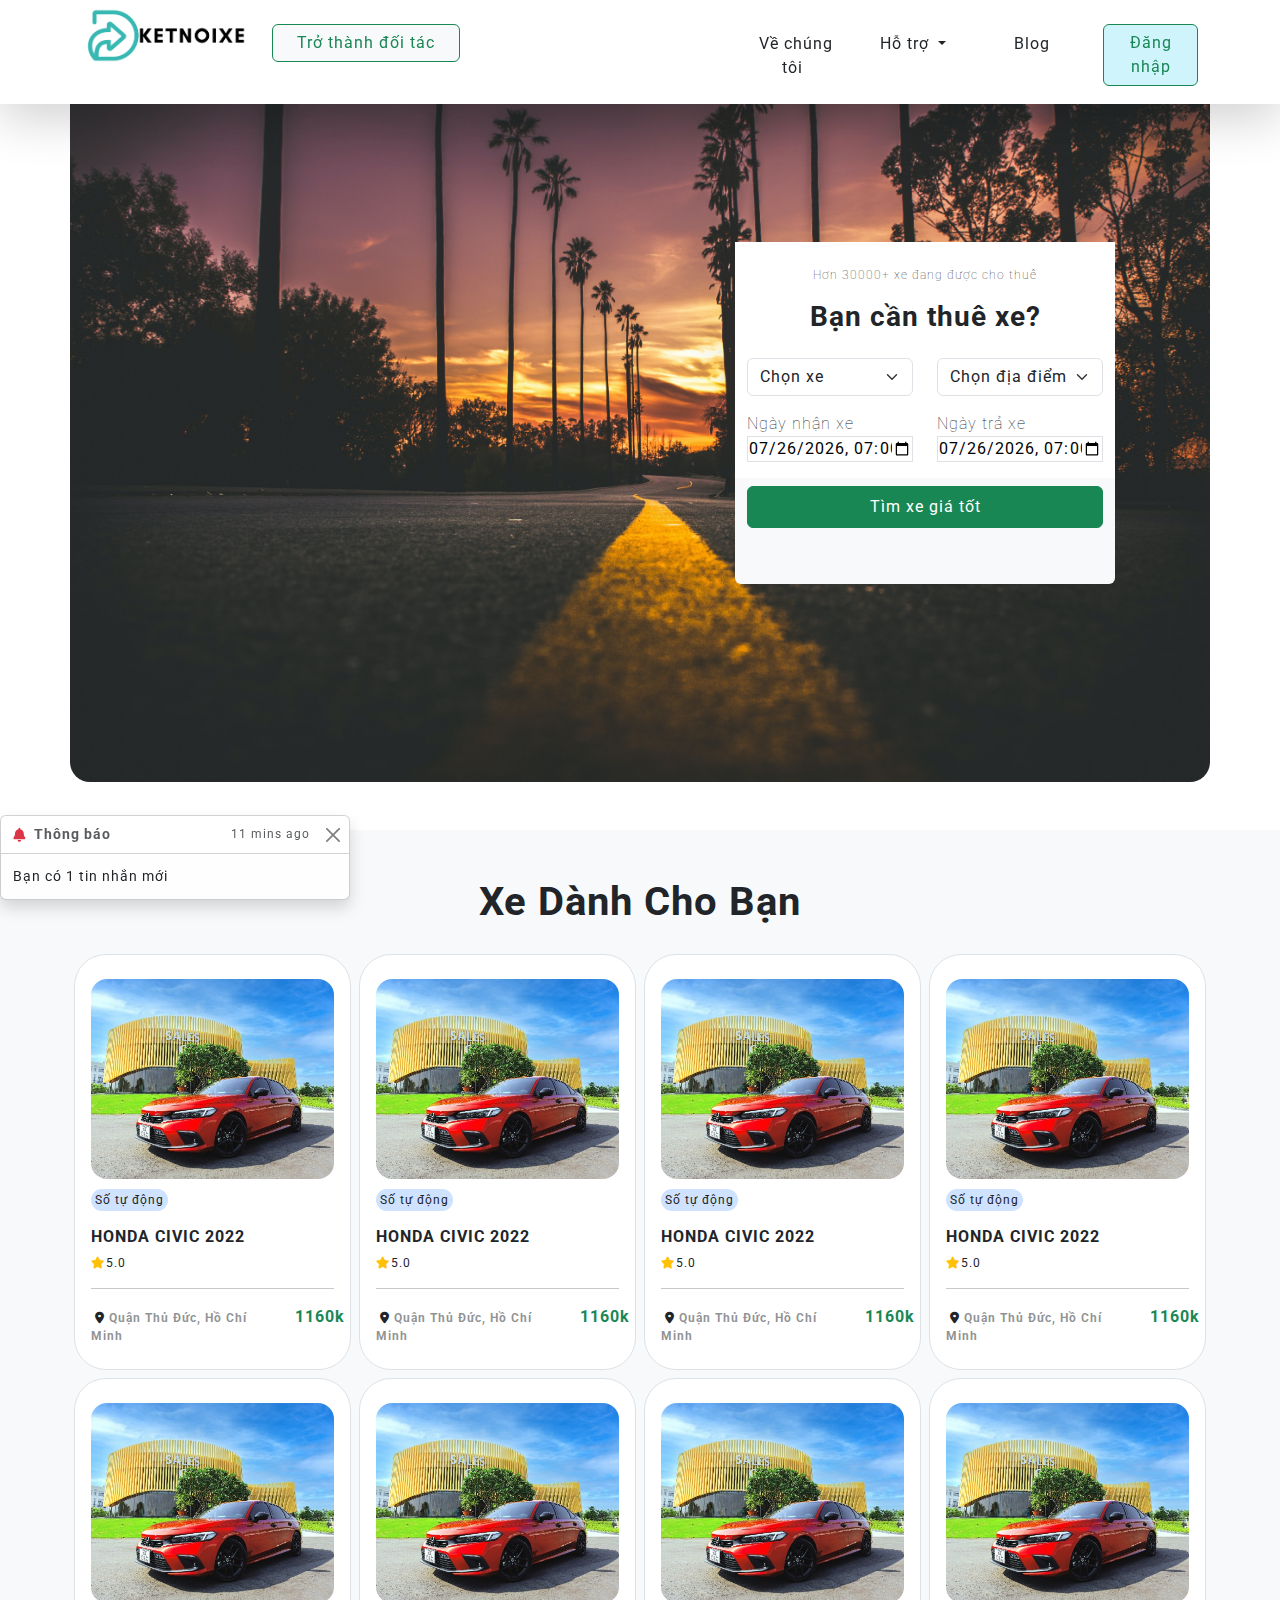
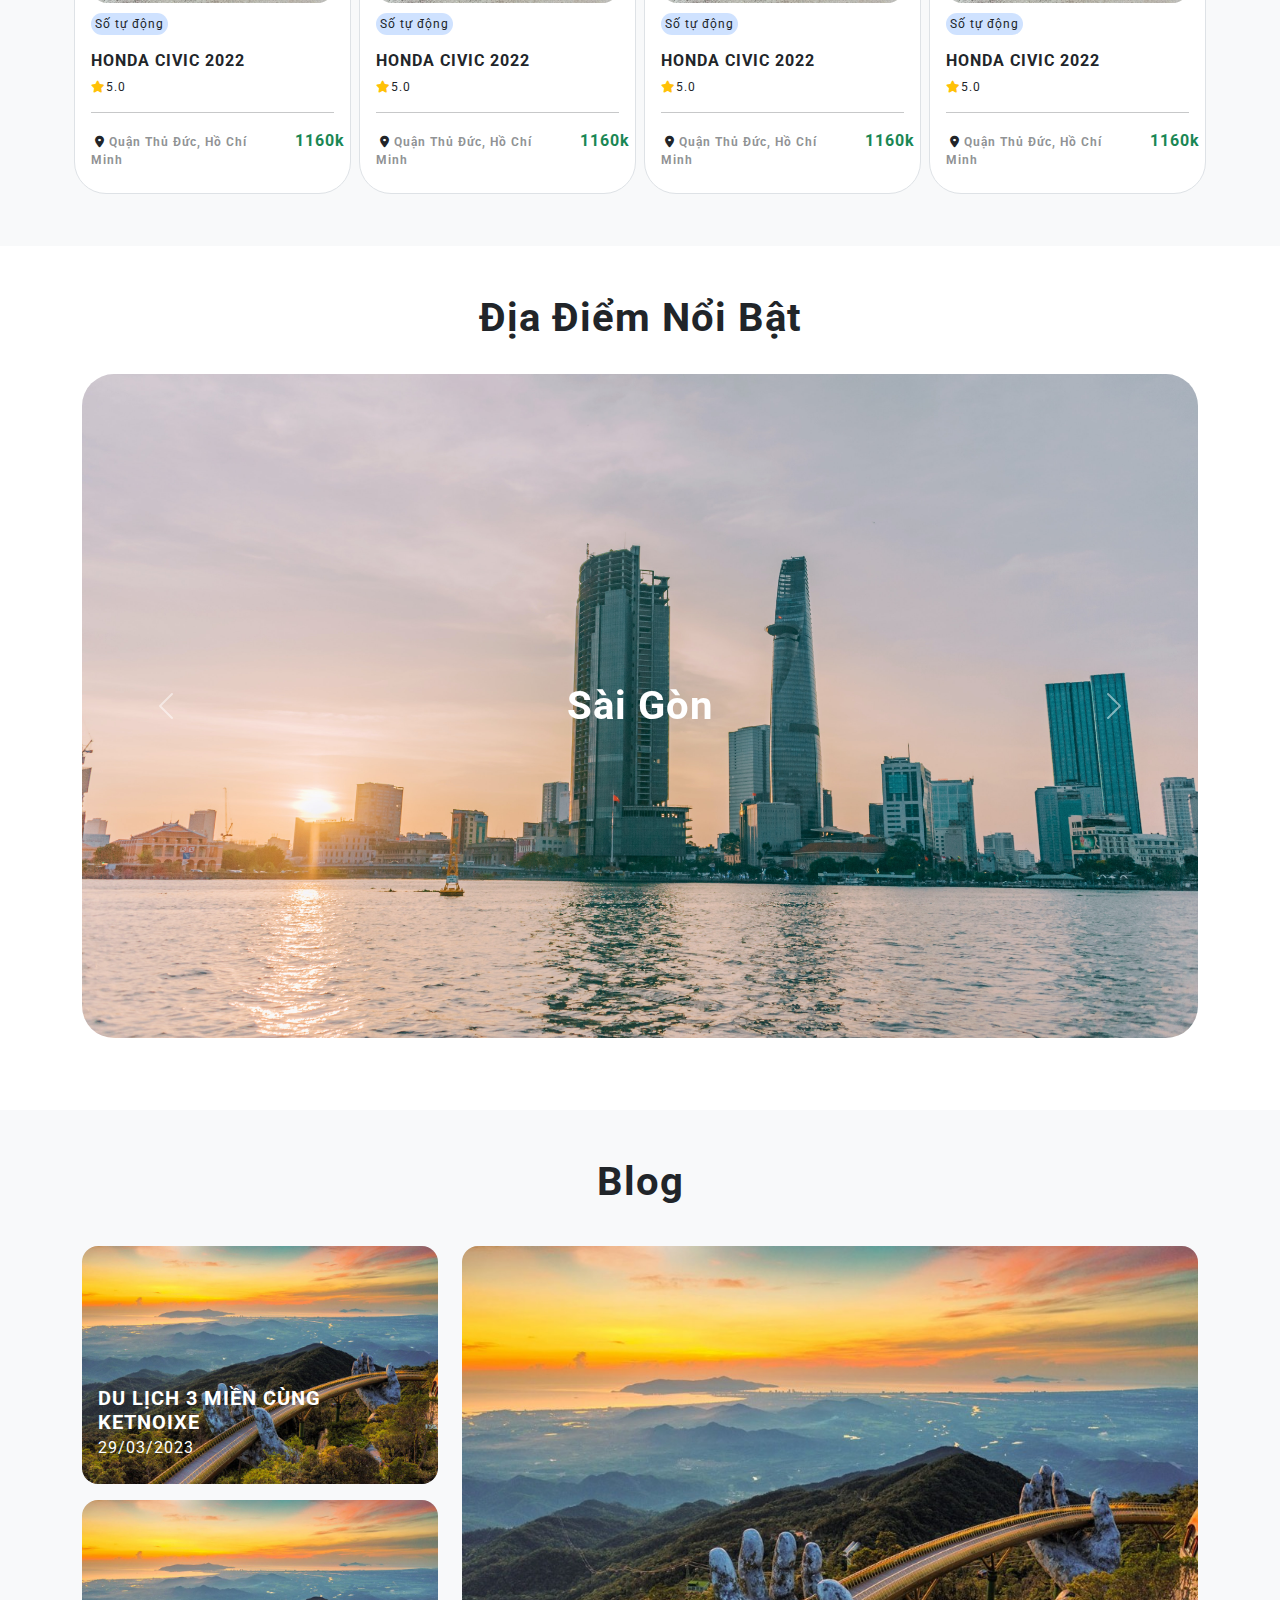
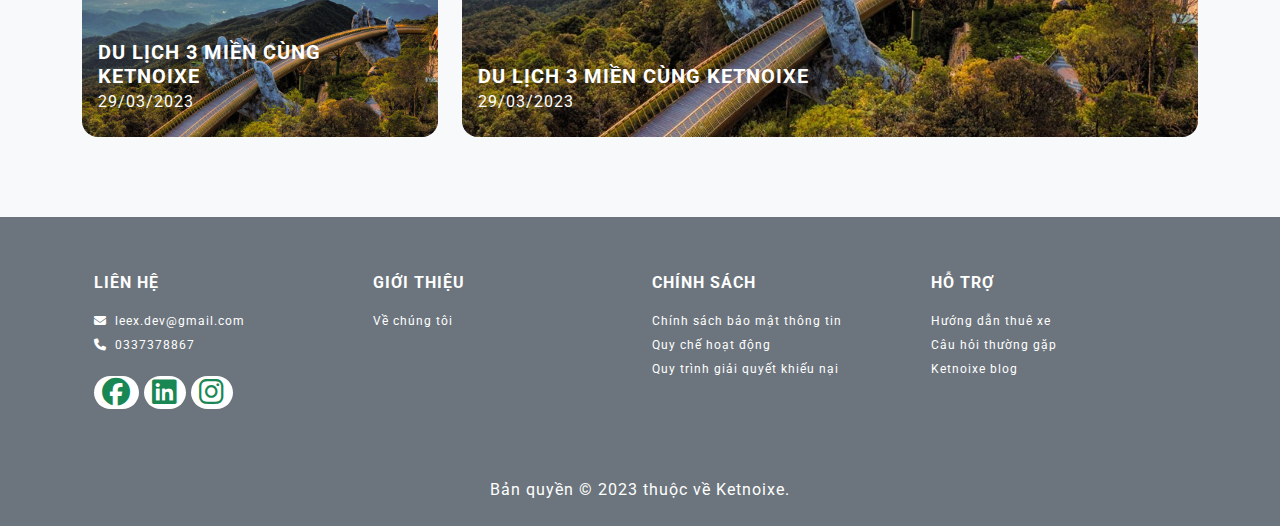
==== commit e1135243: "feat: add form login, register and responsive index" ====
--- a/index.html
+++ b/index.html
@@ -41,15 +41,15 @@
                 </ul>
               </div>
             </div>
-            <div class="col-3 py-3 text-center"><a href="#" class="text-decoration-none text-dark p-1">Khuyến mãi</a></div>
+            <div class="col-3 py-3 text-center"><a href="#" class="text-decoration-none text-dark p-1">Blog</a></div>
             <div class="col-3 py-2">
-              <button type="button" class="btn bg-info-subtle border border-success text-success">Đăng nhập</button>
+              <button type="button" class="btn bg-info-subtle border border-success text-success" data-bs-toggle="modal" data-bs-target="#LoginModal">Đăng nhập</button>
             </div>
           </div>
         </div>
         
         <div class="col-2 d-flex d-md-none">
-          <button class="btn" type="button" data-bs-toggle="collapse" data-bs-target="#collapseMenu" aria-expanded="false" aria-controls="collapseExample">
+          <button class="btn" type="button" data-bs-toggle="collapse" data-bs-target="#collapseMenu" aria-expanded="false" aria-controls="collapseMenu">
             <i class="fa-solid fa-bars"></i>
           </button>
         </div>
@@ -62,7 +62,7 @@
                 <div class="col-12 py-3 text-center"><a href="#" class="text-decoration-none text-dark p-1">Về chúng tôi</a></div>
                 <div class="col-12 py-2 text-center">
                   <p class="m-0">
-                    <button class="btn" type="button" data-bs-toggle="collapse" data-bs-target="#collapseMenuMini" aria-expanded="false" aria-controls="collapseExample">
+                    <button class="btn" type="button" data-bs-toggle="collapse" data-bs-target="#collapseMenuMini" aria-expanded="false" aria-controls="collapseMenuMini">
                       Hỗ trợ <i class="fa-solid fa-caret-down"></i>
                     </button>
                   </p>
@@ -121,13 +121,13 @@
               <div class="col-lg-6">
                 <span class="fw-lighter">Ngày nhận xe</span>
                 <fieldset>
-                  <input class="text-center border w-100" type="datetime-local" id="dateTimePickerStart" name="dateTimePicker">
+                  <input class="text-center border w-100" type="datetime-local" id="dateTimePickerStart" name="dateTimePicker" onchange="updateEndDate()">
                 </fieldset>                   
               </div>
               <div class="col-lg-6">
                 <span class="fw-lighter">Ngày trả xe</span>
                 <fieldset>
-                  <input class="text-center border w-100" type="datetime-local" id="dateTimePickerEnd" name="dateTimePicker">
+                  <input class="text-center border w-100" type="datetime-local" id="dateTimePickerEnd" name="dateTimePicker" onchange="updateEndDate()">
                 </fieldset>               
               </div>
             </div>
@@ -143,202 +143,305 @@
       </div>
     </div>
 
-    <div id="car-introduction" class="py-5 bg-body-tertiary">
+    <div id="car-introduction" class="py-5 bg-body-tertiary d-none d-md-block">
       <h4 class="text-center fs-1 fw-bold mb-4">Xe Dành Cho Bạn</h4>
       <div class="container">
         <div class="row mt-3">
-          <div class="col-lg-3 col-md-4 col-sm-6 text-body p-1">
-            <a href="#" class="text-decoration-none text-body">
-              <div class="border rounded-5 text-decoration-none bg-body p-3 h-100">
-                <img class="img-fluid rounded-4 my-2" src="./assets/img/NAck_WBdKcVY88Th9rGAIQ.jpg" alt="">
-                <span class="fs-7 bg-primary-subtle p-1 rounded-5">Số tự động</span>
-                <h6 class="text-uppercase fw-bold mt-3">Honda civic 2022</h6>
-                <div class="fs-7"><i class="fa-solid fa-star text-warning"></i>5.0</div>
-                <hr class="my-3">
-                <div class="row my-2">
-                  <div class="col-sm-9">
-                    <div class="fs-7 pt-1 fw-bold text-body-tertiary"><i class="fa-solid fa-location-dot mx-1 text-body"></i>Quận Thủ Đức, Hồ Chí Minh</div>
-                  </div>
-                  <div class="col-sm-3 p-0">
-                    <div class="fs-6 fw-bold text-success ms-lg-3 ms-sm-0 ms-md-0">1160k</div>
-                  </div>
-                </div>
-              </div>
-            </a>
-          </div>
-          <div class="col-lg-3 col-md-4 col-sm-6 text-body p-1">
-            <a href="#" class="text-decoration-none text-body">
-              <div class="border rounded-5 text-decoration-none bg-body p-3 h-100">
-                <img class="img-fluid rounded-4 my-2" src="./assets/img/NAck_WBdKcVY88Th9rGAIQ.jpg" alt="">
-                <span class="fs-7 bg-primary-subtle p-1 rounded-5">Số tự động</span>
-                <h6 class="text-uppercase fw-bold mt-3">Honda civic 2022</h6>
-                <div class="fs-7"><i class="fa-solid fa-star text-warning"></i>5.0</div>
-                <hr class="my-3">
-                <div class="row my-2">
-                  <div class="col-sm-9">
-                    <div class="fs-7 pt-1 fw-bold text-body-tertiary"><i class="fa-solid fa-location-dot mx-1 text-body"></i>Quận Thủ Đức, Hồ Chí Minh</div>
-                  </div>
-                  <div class="col-sm-3 p-0">
-                    <div class="fs-6 fw-bold text-success ms-lg-3 ms-sm-0 ms-md-0">1160k</div>
-                  </div>
-                </div>
-              </div>
-            </a>
-          </div>
-          <div class="col-lg-3 col-md-4 col-sm-6 text-body p-1">
-            <a href="#" class="text-decoration-none text-body">
-              <div class="border rounded-5 text-decoration-none bg-body p-3 h-100">
-                <img class="img-fluid rounded-4 my-2" src="./assets/img/NAck_WBdKcVY88Th9rGAIQ.jpg" alt="">
-                <span class="fs-7 bg-primary-subtle p-1 rounded-5">Số tự động</span>
-                <h6 class="text-uppercase fw-bold mt-3">Honda civic 2022</h6>
-                <div class="fs-7"><i class="fa-solid fa-star text-warning"></i>5.0</div>
-                <hr class="my-3">
-                <div class="row my-2">
-                  <div class="col-sm-9">
-                    <div class="fs-7 pt-1 fw-bold text-body-tertiary"><i class="fa-solid fa-location-dot mx-1 text-body"></i>Quận Thủ Đức, Hồ Chí Minh</div>
-                  </div>
-                  <div class="col-sm-3 p-0">
-                    <div class="fs-6 fw-bold text-success ms-lg-3 ms-sm-0 ms-md-0">1160k</div>
-                  </div>
-                </div>
-              </div>
-            </a>
-          </div>
-          <div class="col-lg-3 col-md-4 col-sm-6 text-body p-1">
-            <a href="#" class="text-decoration-none text-body">
-              <div class="border rounded-5 text-decoration-none bg-body p-3 h-100">
-                <img class="img-fluid rounded-4 my-2" src="./assets/img/NAck_WBdKcVY88Th9rGAIQ.jpg" alt="">
-                <span class="fs-7 bg-primary-subtle p-1 rounded-5">Số tự động</span>
-                <h6 class="text-uppercase fw-bold mt-3">Honda civic 2022</h6>
-                <div class="fs-7"><i class="fa-solid fa-star text-warning"></i>5.0</div>
-                <hr class="my-3">
-                <div class="row my-2">
-                  <div class="col-sm-9">
-                    <div class="fs-7 pt-1 fw-bold text-body-tertiary"><i class="fa-solid fa-location-dot mx-1 text-body"></i>Quận Thủ Đức, Hồ Chí Minh</div>
-                  </div>
-                  <div class="col-sm-3 p-0">
-                    <div class="fs-6 fw-bold text-success ms-lg-3 ms-sm-0 ms-md-0">1160k</div>
-                  </div>
-                </div>
-              </div>
-            </a>
-          </div>
-          <div class="col-lg-3 col-md-4 col-sm-6 text-body p-1">
-            <a href="#" class="text-decoration-none text-body">
-              <div class="border rounded-5 text-decoration-none bg-body p-3 h-100">
-                <img class="img-fluid rounded-4 my-2" src="./assets/img/NAck_WBdKcVY88Th9rGAIQ.jpg" alt="">
-                <span class="fs-7 bg-primary-subtle p-1 rounded-5">Số tự động</span>
-                <h6 class="text-uppercase fw-bold mt-3">Honda civic 2022</h6>
-                <div class="fs-7"><i class="fa-solid fa-star text-warning"></i>5.0</div>
-                <hr class="my-3">
-                <div class="row my-2">
-                  <div class="col-sm-9">
-                    <div class="fs-7 pt-1 fw-bold text-body-tertiary"><i class="fa-solid fa-location-dot mx-1 text-body"></i>Quận Thủ Đức, Hồ Chí Minh</div>
-                  </div>
-                  <div class="col-sm-3 p-0">
-                    <div class="fs-6 fw-bold text-success ms-lg-3 ms-sm-0 ms-md-0">1160k</div>
-                  </div>
-                </div>
-              </div>
-            </a>
-          </div>
-          <div class="col-lg-3 col-md-4 col-sm-6 text-body p-1">
-            <a href="#" class="text-decoration-none text-body">
-              <div class="border rounded-5 text-decoration-none bg-body p-3 h-100">
-                <img class="img-fluid rounded-4 my-2" src="./assets/img/NAck_WBdKcVY88Th9rGAIQ.jpg" alt="">
-                <span class="fs-7 bg-primary-subtle p-1 rounded-5">Số tự động</span>
-                <h6 class="text-uppercase fw-bold mt-3">Honda civic 2022</h6>
-                <div class="fs-7"><i class="fa-solid fa-star text-warning"></i>5.0</div>
-                <hr class="my-3">
-                <div class="row my-2">
-                  <div class="col-sm-9">
-                    <div class="fs-7 pt-1 fw-bold text-body-tertiary"><i class="fa-solid fa-location-dot mx-1 text-body"></i>Quận Thủ Đức, Hồ Chí Minh</div>
-                  </div>
-                  <div class="col-sm-3 p-0">
-                    <div class="fs-6 fw-bold text-success ms-lg-3 ms-sm-0 ms-md-0">1160k</div>
-                  </div>
-                </div>
-              </div>
-            </a>
-          </div>
-          <div class="col-lg-3 col-md-4 col-sm-6 text-body p-1">
-            <a href="#" class="text-decoration-none text-body">
-              <div class="border rounded-5 text-decoration-none bg-body p-3 h-100">
-                <img class="img-fluid rounded-4 my-2" src="./assets/img/NAck_WBdKcVY88Th9rGAIQ.jpg" alt="">
-                <span class="fs-7 bg-primary-subtle p-1 rounded-5">Số tự động</span>
-                <h6 class="text-uppercase fw-bold mt-3">Honda civic 2022</h6>
-                <div class="fs-7"><i class="fa-solid fa-star text-warning"></i>5.0</div>
-                <hr class="my-3">
-                <div class="row my-2">
-                  <div class="col-sm-9">
-                    <div class="fs-7 pt-1 fw-bold text-body-tertiary"><i class="fa-solid fa-location-dot mx-1 text-body"></i>Quận Thủ Đức, Hồ Chí Minh</div>
-                  </div>
-                  <div class="col-sm-3 p-0">
-                    <div class="fs-6 fw-bold text-success ms-lg-3 ms-sm-0 ms-md-0">1160k</div>
-                  </div>
-                </div>
-              </div>
-            </a>
-          </div>
-          <div class="col-lg-3 col-md-4 col-sm-6 text-body p-1">
-            <a href="#" class="text-decoration-none text-body">
-              <div class="border rounded-5 text-decoration-none bg-body p-3 h-100">
-                <img class="img-fluid rounded-4 my-2" src="./assets/img/NAck_WBdKcVY88Th9rGAIQ.jpg" alt="">
-                <span class="fs-7 bg-primary-subtle p-1 rounded-5">Số tự động</span>
-                <h6 class="text-uppercase fw-bold mt-3">Honda civic 2022</h6>
-                <div class="fs-7"><i class="fa-solid fa-star text-warning"></i>5.0</div>
-                <hr class="my-3">
-                <div class="row my-2">
-                  <div class="col-sm-9">
-                    <div class="fs-7 pt-1 fw-bold text-body-tertiary"><i class="fa-solid fa-location-dot mx-1 text-body"></i>Quận Thủ Đức, Hồ Chí Minh</div>
-                  </div>
-                  <div class="col-sm-3 p-0">
-                    <div class="fs-6 fw-bold text-success ms-lg-3 ms-sm-0 ms-md-0">1160k</div>
-                  </div>
-                </div>
-              </div>
-            </a>
-          </div>
-        </div>
-      </div>
-    </div>
-    <div id="place-introduction" class="py-5">
-      <h4 class="text-center fs-1 fw-bold">Địa điểm nổi bật</h4>
+          <div class="col-lg-3 col-md-4 text-body p-1">
+            <a href="#" class="text-decoration-none text-body">
+              <div class="border rounded-5 text-decoration-none bg-body p-3 h-100">
+                <img class="img-fluid rounded-4 my-2" src="./assets/img/NAck_WBdKcVY88Th9rGAIQ.jpg" alt="">
+                <span class="fs-7 bg-primary-subtle p-1 rounded-5">Số tự động</span>
+                <h6 class="text-uppercase fw-bold mt-3">Honda civic 2022</h6>
+                <div class="fs-7"><i class="fa-solid fa-star text-warning"></i>5.0</div>
+                <hr class="my-3">
+                <div class="row my-2">
+                  <div class="col-sm-9">
+                    <div class="fs-7 pt-1 fw-bold text-body-tertiary"><i class="fa-solid fa-location-dot mx-1 text-body"></i>Quận Thủ Đức, Hồ Chí Minh</div>
+                  </div>
+                  <div class="col-sm-3 p-0">
+                    <div class="fs-6 fw-bold text-success ms-lg-3 ms-sm-0 ms-md-0">1160k</div>
+                  </div>
+                </div>
+              </div>
+            </a>
+          </div>
+          <div class="col-lg-3 col-md-4 text-body p-1">
+            <a href="#" class="text-decoration-none text-body">
+              <div class="border rounded-5 text-decoration-none bg-body p-3 h-100">
+                <img class="img-fluid rounded-4 my-2" src="./assets/img/NAck_WBdKcVY88Th9rGAIQ.jpg" alt="">
+                <span class="fs-7 bg-primary-subtle p-1 rounded-5">Số tự động</span>
+                <h6 class="text-uppercase fw-bold mt-3">Honda civic 2022</h6>
+                <div class="fs-7"><i class="fa-solid fa-star text-warning"></i>5.0</div>
+                <hr class="my-3">
+                <div class="row my-2">
+                  <div class="col-sm-9">
+                    <div class="fs-7 pt-1 fw-bold text-body-tertiary"><i class="fa-solid fa-location-dot mx-1 text-body"></i>Quận Thủ Đức, Hồ Chí Minh</div>
+                  </div>
+                  <div class="col-sm-3 p-0">
+                    <div class="fs-6 fw-bold text-success ms-lg-3 ms-sm-0 ms-md-0">1160k</div>
+                  </div>
+                </div>
+              </div>
+            </a>
+          </div>
+          <div class="col-lg-3 col-md-4 text-body p-1">
+            <a href="#" class="text-decoration-none text-body">
+              <div class="border rounded-5 text-decoration-none bg-body p-3 h-100">
+                <img class="img-fluid rounded-4 my-2" src="./assets/img/NAck_WBdKcVY88Th9rGAIQ.jpg" alt="">
+                <span class="fs-7 bg-primary-subtle p-1 rounded-5">Số tự động</span>
+                <h6 class="text-uppercase fw-bold mt-3">Honda civic 2022</h6>
+                <div class="fs-7"><i class="fa-solid fa-star text-warning"></i>5.0</div>
+                <hr class="my-3">
+                <div class="row my-2">
+                  <div class="col-sm-9">
+                    <div class="fs-7 pt-1 fw-bold text-body-tertiary"><i class="fa-solid fa-location-dot mx-1 text-body"></i>Quận Thủ Đức, Hồ Chí Minh</div>
+                  </div>
+                  <div class="col-sm-3 p-0">
+                    <div class="fs-6 fw-bold text-success ms-lg-3 ms-sm-0 ms-md-0">1160k</div>
+                  </div>
+                </div>
+              </div>
+            </a>
+          </div>
+          <div class="col-lg-3 col-md-4 text-body p-1">
+            <a href="#" class="text-decoration-none text-body">
+              <div class="border rounded-5 text-decoration-none bg-body p-3 h-100">
+                <img class="img-fluid rounded-4 my-2" src="./assets/img/NAck_WBdKcVY88Th9rGAIQ.jpg" alt="">
+                <span class="fs-7 bg-primary-subtle p-1 rounded-5">Số tự động</span>
+                <h6 class="text-uppercase fw-bold mt-3">Honda civic 2022</h6>
+                <div class="fs-7"><i class="fa-solid fa-star text-warning"></i>5.0</div>
+                <hr class="my-3">
+                <div class="row my-2">
+                  <div class="col-sm-9">
+                    <div class="fs-7 pt-1 fw-bold text-body-tertiary"><i class="fa-solid fa-location-dot mx-1 text-body"></i>Quận Thủ Đức, Hồ Chí Minh</div>
+                  </div>
+                  <div class="col-sm-3 p-0">
+                    <div class="fs-6 fw-bold text-success ms-lg-3 ms-sm-0 ms-md-0">1160k</div>
+                  </div>
+                </div>
+              </div>
+            </a>
+          </div>
+          <div class="col-lg-3 col-md-4 text-body p-1">
+            <a href="#" class="text-decoration-none text-body">
+              <div class="border rounded-5 text-decoration-none bg-body p-3 h-100">
+                <img class="img-fluid rounded-4 my-2" src="./assets/img/NAck_WBdKcVY88Th9rGAIQ.jpg" alt="">
+                <span class="fs-7 bg-primary-subtle p-1 rounded-5">Số tự động</span>
+                <h6 class="text-uppercase fw-bold mt-3">Honda civic 2022</h6>
+                <div class="fs-7"><i class="fa-solid fa-star text-warning"></i>5.0</div>
+                <hr class="my-3">
+                <div class="row my-2">
+                  <div class="col-sm-9">
+                    <div class="fs-7 pt-1 fw-bold text-body-tertiary"><i class="fa-solid fa-location-dot mx-1 text-body"></i>Quận Thủ Đức, Hồ Chí Minh</div>
+                  </div>
+                  <div class="col-sm-3 p-0">
+                    <div class="fs-6 fw-bold text-success ms-lg-3 ms-sm-0 ms-md-0">1160k</div>
+                  </div>
+                </div>
+              </div>
+            </a>
+          </div>
+          <div class="col-lg-3 col-md-4 text-body p-1">
+            <a href="#" class="text-decoration-none text-body">
+              <div class="border rounded-5 text-decoration-none bg-body p-3 h-100">
+                <img class="img-fluid rounded-4 my-2" src="./assets/img/NAck_WBdKcVY88Th9rGAIQ.jpg" alt="">
+                <span class="fs-7 bg-primary-subtle p-1 rounded-5">Số tự động</span>
+                <h6 class="text-uppercase fw-bold mt-3">Honda civic 2022</h6>
+                <div class="fs-7"><i class="fa-solid fa-star text-warning"></i>5.0</div>
+                <hr class="my-3">
+                <div class="row my-2">
+                  <div class="col-sm-9">
+                    <div class="fs-7 pt-1 fw-bold text-body-tertiary"><i class="fa-solid fa-location-dot mx-1 text-body"></i>Quận Thủ Đức, Hồ Chí Minh</div>
+                  </div>
+                  <div class="col-sm-3 p-0">
+                    <div class="fs-6 fw-bold text-success ms-lg-3 ms-sm-0 ms-md-0">1160k</div>
+                  </div>
+                </div>
+              </div>
+            </a>
+          </div>
+          <div class="col-lg-3 col-md-4 text-body p-1">
+            <a href="#" class="text-decoration-none text-body">
+              <div class="border rounded-5 text-decoration-none bg-body p-3 h-100">
+                <img class="img-fluid rounded-4 my-2" src="./assets/img/NAck_WBdKcVY88Th9rGAIQ.jpg" alt="">
+                <span class="fs-7 bg-primary-subtle p-1 rounded-5">Số tự động</span>
+                <h6 class="text-uppercase fw-bold mt-3">Honda civic 2022</h6>
+                <div class="fs-7"><i class="fa-solid fa-star text-warning"></i>5.0</div>
+                <hr class="my-3">
+                <div class="row my-2">
+                  <div class="col-sm-9">
+                    <div class="fs-7 pt-1 fw-bold text-body-tertiary"><i class="fa-solid fa-location-dot mx-1 text-body"></i>Quận Thủ Đức, Hồ Chí Minh</div>
+                  </div>
+                  <div class="col-sm-3 p-0">
+                    <div class="fs-6 fw-bold text-success ms-lg-3 ms-sm-0 ms-md-0">1160k</div>
+                  </div>
+                </div>
+              </div>
+            </a>
+          </div>
+          <div class="col-lg-3 col-md-4 text-body p-1">
+            <a href="#" class="text-decoration-none text-body">
+              <div class="border rounded-5 text-decoration-none bg-body p-3 h-100">
+                <img class="img-fluid rounded-4 my-2" src="./assets/img/NAck_WBdKcVY88Th9rGAIQ.jpg" alt="">
+                <span class="fs-7 bg-primary-subtle p-1 rounded-5">Số tự động</span>
+                <h6 class="text-uppercase fw-bold mt-3">Honda civic 2022</h6>
+                <div class="fs-7"><i class="fa-solid fa-star text-warning"></i>5.0</div>
+                <hr class="my-3">
+                <div class="row my-2">
+                  <div class="col-sm-9">
+                    <div class="fs-7 pt-1 fw-bold text-body-tertiary"><i class="fa-solid fa-location-dot mx-1 text-body"></i>Quận Thủ Đức, Hồ Chí Minh</div>
+                  </div>
+                  <div class="col-sm-3 p-0">
+                    <div class="fs-6 fw-bold text-success ms-lg-3 ms-sm-0 ms-md-0">1160k</div>
+                  </div>
+                </div>
+              </div>
+            </a>
+          </div>
+        </div>
+      </div>
+    </div>
+
+    <div id="car-introductionSmall" class="py-5 d-block d-md-none">
+      <h4 class="text-center fs-1 fw-bold">Xe Dành Cho Bạn</h4>
       <div class="container">
-        <div id="carouselExample" class="carousel slide">
+        <div id="carouselCarIntroduction" class="carousel slide">
           <div class="carousel-inner py-4">
             <div class="carousel-item active">
               <div class="position-relative">
-                <img src="/assets/img/saigon.jpg" class="d-block w-100 rounded-5 img-fluid" alt="saigon.jpg">
-                <h4 class="position-absolute translate-50 text-white top-50 start-50 fw-bold fs-1">Sài Gòn</h4>
+                <a href="#" class="text-decoration-none text-body">
+                  <div class="border rounded-5 text-decoration-none bg-body p-3 h-100">
+                    <img class="img-fluid rounded-4 my-2" src="./assets/img/NAck_WBdKcVY88Th9rGAIQ.jpg" alt="">
+                    <span class="fs-7 bg-primary-subtle p-1 rounded-5">Số tự động</span>
+                    <h6 class="text-uppercase fw-bold mt-3">Honda civic 2022</h6>
+                    <div class="fs-7"><i class="fa-solid fa-star text-warning"></i>5.0</div>
+                    <hr class="my-3">
+                    <div class="row my-2">
+                      <div class="col-10">
+                        <div class="fs-7 pt-1 fw-bold text-body-tertiary"><i class="fa-solid fa-location-dot mx-1 text-body"></i>Quận Thủ Đức, Hồ Chí Minh</div>
+                      </div>
+                      <div class="col-2 p-0">
+                        <div class="fs-6 fw-bold text-success ms-lg-3 ms-sm-0 ms-md-0">1160k</div>
+                      </div>
+                    </div>
+                  </div>
+                </a>
               </div>
             </div>            
             <div class="carousel-item">
               <div class="position-relative">
-                <img src="/assets/img/hanoi.jpg" class="d-block w-100 rounded-5 img-fluid" alt="hanoi.jpg">
-                <h4 class="position-absolute translate-50 text-white top-50 start-50 fw-bold fs-1">Hà Nội</h4>
+                <a href="#" class="text-decoration-none text-body">
+                  <div class="border rounded-5 text-decoration-none bg-body p-3 h-100">
+                    <img class="img-fluid rounded-4 my-2" src="./assets/img/NAck_WBdKcVY88Th9rGAIQ.jpg" alt="">
+                    <span class="fs-7 bg-primary-subtle p-1 rounded-5">Số tự động</span>
+                    <h6 class="text-uppercase fw-bold mt-3">Honda civic 2022</h6>
+                    <div class="fs-7"><i class="fa-solid fa-star text-warning"></i>5.0</div>
+                    <hr class="my-3">
+                    <div class="row my-2">
+                      <div class="col-10">
+                        <div class="fs-7 pt-1 fw-bold text-body-tertiary"><i class="fa-solid fa-location-dot mx-1 text-body"></i>Quận Thủ Đức, Hồ Chí Minh</div>
+                      </div>
+                      <div class="col-2 p-0">
+                        <div class="fs-6 fw-bold text-success ms-lg-3 ms-sm-0 ms-md-0">1160k</div>
+                      </div>
+                    </div>
+                  </div>
+                </a>
               </div>
             </div>
             <div class="carousel-item">
               <div class="position-relative">
-                <img src="/assets/img/nhatrang.jpg" class="d-block w-100 rounded-5 img-fluid" alt="nhatrang.jpg">
-                <h4 class="position-absolute translate-50 text-white top-50 start-50 fw-bold fs-1">Nha Trang</h4>
-              </div>
-            </div>
-          </div>
-          <button class="carousel-control-prev" type="button" data-bs-target="#carouselExample" data-bs-slide="prev">
+                <a href="#" class="text-decoration-none text-body">
+                  <div class="border rounded-5 text-decoration-none bg-body p-3 h-100">
+                    <img class="img-fluid rounded-4 my-2" src="./assets/img/NAck_WBdKcVY88Th9rGAIQ.jpg" alt="">
+                    <span class="fs-7 bg-primary-subtle p-1 rounded-5">Số tự động</span>
+                    <h6 class="text-uppercase fw-bold mt-3">Honda civic 2022</h6>
+                    <div class="fs-7"><i class="fa-solid fa-star text-warning"></i>5.0</div>
+                    <hr class="my-3">
+                    <div class="row my-2">
+                      <div class="col-10">
+                        <div class="fs-7 pt-1 fw-bold text-body-tertiary"><i class="fa-solid fa-location-dot mx-1 text-body"></i>Quận Thủ Đức, Hồ Chí Minh</div>
+                      </div>
+                      <div class="col-2 p-0">
+                        <div class="fs-6 fw-bold text-success ms-lg-3 ms-sm-0 ms-md-0">1160k</div>
+                      </div>
+                    </div>
+                  </div>
+                </a>
+              </div>
+            </div>
+            <div class="carousel-item">
+              <div class="position-relative">
+                <a href="#" class="text-decoration-none text-body">
+                  <div class="border rounded-5 text-decoration-none bg-body p-3 h-100">
+                    <img class="img-fluid rounded-4 my-2" src="./assets/img/NAck_WBdKcVY88Th9rGAIQ.jpg" alt="">
+                    <span class="fs-7 bg-primary-subtle p-1 rounded-5">Số tự động</span>
+                    <h6 class="text-uppercase fw-bold mt-3">Honda civic 2022</h6>
+                    <div class="fs-7"><i class="fa-solid fa-star text-warning"></i>5.0</div>
+                    <hr class="my-3">
+                    <div class="row my-2">
+                      <div class="col-10">
+                        <div class="fs-7 pt-1 fw-bold text-body-tertiary"><i class="fa-solid fa-location-dot mx-1 text-body"></i>Quận Thủ Đức, Hồ Chí Minh</div>
+                      </div>
+                      <div class="col-2 p-0">
+                        <div class="fs-6 fw-bold text-success ms-lg-3 ms-sm-0 ms-md-0">1160k</div>
+                      </div>
+                    </div>
+                  </div>
+                </a>
+              </div>
+            </div>
+          </div>
+          <button class="carousel-control-prev" type="button" data-bs-target="#carouselCarIntroduction" data-bs-slide="prev">
             <span class="carousel-control-prev-icon" aria-hidden="true"></span>
             <span class="visually-hidden">Previous</span>
           </button>
-          <button class="carousel-control-next" type="button" data-bs-target="#carouselExample" data-bs-slide="next">
+          <button class="carousel-control-next" type="button" data-bs-target="#carouselCarIntroduction" data-bs-slide="next">
             <span class="carousel-control-next-icon" aria-hidden="true"></span>
             <span class="visually-hidden">Next</span>
           </button>
         </div>
       </div>
     </div>
-    <div id="blog-introduction" class="py-5 bg-body-tertiary">
-      <h4 class="text-center fs-1 fw-bold">KETNOIXE Blog</h4>
+
+    <div id="place-introduction" class="py-5">
+      <h4 class="text-center fs-1 fw-bold">Địa Điểm Nổi Bật</h4>
+      <div class="container">
+        <div id="carouselPlaceIntroduction" class="carousel slide">
+          <div class="carousel-inner py-4">
+            <div class="carousel-item active">
+              <div class="position-relative">
+                <img src="/assets/img/saigon.jpg" class="d-block w-100 rounded-5 img-fluid" alt="saigon.jpg">
+                <h4 class="position-absolute translate-50 text-white top-50 start-50 fw-bold fs-1">Sài Gòn</h4>
+              </div>
+            </div>            
+            <div class="carousel-item">
+              <div class="position-relative">
+                <img src="/assets/img/hanoi.jpg" class="d-block w-100 rounded-5 img-fluid" alt="hanoi.jpg">
+                <h4 class="position-absolute translate-50 text-white top-50 start-50 fw-bold fs-1">Hà Nội</h4>
+              </div>
+            </div>
+            <div class="carousel-item">
+              <div class="position-relative">
+                <img src="/assets/img/nhatrang.jpg" class="d-block w-100 rounded-5 img-fluid" alt="nhatrang.jpg">
+                <h4 class="position-absolute translate-50 text-white top-50 start-50 fw-bold fs-1">Nha Trang</h4>
+              </div>
+            </div>
+          </div>
+          <button class="carousel-control-prev" type="button" data-bs-target="#carouselPlaceIntroduction" data-bs-slide="prev">
+            <span class="carousel-control-prev-icon" aria-hidden="true"></span>
+            <span class="visually-hidden">Previous</span>
+          </button>
+          <button class="carousel-control-next" type="button" data-bs-target="#carouselPlaceIntroduction" data-bs-slide="next">
+            <span class="carousel-control-next-icon" aria-hidden="true"></span>
+            <span class="visually-hidden">Next</span>
+          </button>
+        </div>
+      </div>
+    </div>
+    <div id="blog-introduction" class="py-5 bg-body-tertiary d-none d-lg-block">
+      <h4 class="text-center fs-1 fw-bold">Blog</h4>
       <div class="container">
         <div class="row py-4">
           <div class="col-lg-4">
@@ -357,6 +460,42 @@
               <h4 class="position-absolute text-white fw-bold fs-5 text-uppercase px-3 w-100" style="bottom: 5%">Du lịch 3 miền cùng KETNOIXE <br><span class="fw-normal fs-6">29/03/2023</span></h4>
             </div>
           </div>
+        </div>
+      </div>
+    </div>
+
+    <div id="blog-introductionSmall" class="py-5 bg-body-tertiary d-lg-none">
+      <h4 class="text-center fs-1 fw-bold">Blog</h4>
+      <div class="container">
+        <div id="carouselBlogIntroduction" class="carousel slide">
+          <div class="carousel-inner py-4">
+            <div class="carousel-item active">
+              <div class="position-relative">
+                <img src="./assets/img/RaJDNmXOsnc0NfWqqCXZWA.jpg" class="d-block w-100 rounded-5 img-fluid " alt="">
+              <h4 class="position-absolute text-white fw-bold fs-5 text-uppercase px-3 w-100" style="bottom: 10%">Du lịch 3 miền cùng KETNOIXE <br><span class="fw-normal fs-6">29/03/2023</span></h4>
+              </div>
+            </div>            
+            <div class="carousel-item">
+              <div class="position-relative">
+                <img src="./assets/img/RaJDNmXOsnc0NfWqqCXZWA.jpg" class="d-block w-100 rounded-5 img-fluid " alt="">
+              <h4 class="position-absolute text-white fw-bold fs-5 text-uppercase px-3 w-100" style="bottom: 10%">Du lịch 3 miền cùng KETNOIXE <br><span class="fw-normal fs-6">29/03/2023</span></h4>
+              </div>
+            </div>
+            <div class="carousel-item">
+              <div class="position-relative">
+                <img src="./assets/img/RaJDNmXOsnc0NfWqqCXZWA.jpg" class="d-block w-100 rounded-5 img-fluid " alt="">
+              <h4 class="position-absolute text-white fw-bold fs-5 text-uppercase px-3 w-100" style="bottom: 10%">Du lịch 3 miền cùng KETNOIXE <br><span class="fw-normal fs-6">29/03/2023</span></h4>
+              </div>
+            </div>
+          </div>
+          <button class="carousel-control-prev" type="button" data-bs-target="#carouselBlogIntroduction" data-bs-slide="prev">
+            <span class="carousel-control-prev-icon" aria-hidden="true"></span>
+            <span class="visually-hidden">Previous</span>
+          </button>
+          <button class="carousel-control-next" type="button" data-bs-target="#carouselBlogIntroduction" data-bs-slide="next">
+            <span class="carousel-control-next-icon" aria-hidden="true"></span>
+            <span class="visually-hidden">Next</span>
+          </button>
         </div>
       </div>
     </div>
@@ -396,6 +535,84 @@
       </div>
     </div>
   </div>
+
+  <!-- handle login start -->
+    <div class="modal fade" id="LoginModal" tabindex="-1" aria-labelledby="LoginModalLabel" aria-hidden="true" style="margin-top: 100px">
+      <div class="modal-dialog">
+        <div class="modal-content">
+          <div class="modal-header">
+            <h1 class="modal-title fs-5 fw-bold mt-3" id="LoginModalLabel" style="margin-left: 180px;">Đăng nhập</h1>
+            <button type="button" class="btn-close" data-bs-dismiss="modal" aria-label="Close"></button>
+          </div>
+          <div class="modal-body">
+            <form>
+              <div class="mb-3">
+                <label for="exampleInputEmail1" class="form-label fw-bold text-secondary">Địa chỉ Email</label>
+                <input type="email" class="form-control" id="exampleInputEmail1" aria-describedby="emailHelp">
+              </div>
+              <div class="mb-3">
+                <label for="exampleInputPassword1" class="form-label fw-bold text-secondary">Mật khẩu</label>
+                <input type="password" class="form-control" id="exampleInputPassword1">
+              </div>
+              <div class="mb-3 form-check p-0">
+                <a href="#" class="form-check-label text-decoration-none text-success fs-7 fw-bold" for="exampleCheck1">Quên mật khẩu?</a>
+              </div>
+              <button type="submit" class="btn btn-primary w-100 py-3 bg-success">Đăng nhập</button>
+              <div class="mt-3 text-center fs-6 d-flex justify-content-center align-items-center">Bạn chưa là thành viên? 
+                <button type="button" class="fs-6 text-decoration-underline fw-bold text-success p-1 border-0 bg-body" data-bs-toggle="modal" data-bs-target="#RegisterModal">
+                Đăng ký ngay
+              </button>
+            </div>
+              <div class="row my-3">
+                <div class="col-6">
+                  <button type="button" class="btn btn-outline-success text-body fs-7 fw-bold d-flex justify-content-center align-items-center w-100"><i class="fa-brands fa-facebook text-primary me-2 fs-5"></i>Facebook</button>
+                </div>
+                <div class="col-6">
+                  <button type="button" class="btn btn-outline-success text-body fs-7 fw-bold d-flex justify-content-center align-items-center w-100"><i class="fa-brands fa-google text-danger me-2 fs-5"></i>Google</button>
+                </div>
+              </div>
+            </form>
+          </div>
+        </div>
+      </div>
+    </div>
+  <!-- handle login end -->
+
+  <!-- handle register start -->
+  <div class="modal fade" id="RegisterModal" tabindex="-1" aria-labelledby="RegisterModalLabel" aria-hidden="true" style="margin-top: 100px">
+    <div class="modal-dialog">
+      <div class="modal-content">
+        <div class="modal-header">
+          <h1 class="modal-title fs-5 fw-bold mt-3" id="RegisterModalLabel" style="margin-left: 180px;">Đăng ký</h1>
+          <button type="button" class="btn-close" data-bs-dismiss="modal" aria-label="Close"></button>
+        </div>
+        <div class="modal-body">
+          <form>
+            <div class="mb-3">
+              <label for="exampleInputEmail1" class="form-label fw-bold text-secondary">Địa chỉ Email</label>
+              <input type="email" class="form-control" id="exampleInputEmail1" aria-describedby="emailHelp">
+            </div>
+            <div class="mb-3">
+              <label for="exampleInputPassword1" class="form-label fw-bold text-secondary">Mật khẩu</label>
+              <input type="password" class="form-control" id="exampleInputPassword1">
+            </div>
+            <div class="mb-3">
+              <label for="exampleInputPassword1" class="form-label fw-bold text-secondary">Nhập lại mật khẩu</label>
+              <input type="password" class="form-control" id="exampleInputPassword1">
+            </div>
+            <button type="submit" class="btn btn-primary w-100 py-3 bg-success">Đăng ký</button>
+            <div class="mt-3 text-center fs-6 d-flex justify-content-center align-items-center">Bạn đã có tài khoản? 
+              <button type="button" class="fs-6 text-decoration-underline fw-bold text-success p-1 border-0 bg-body" data-bs-toggle="modal" data-bs-target="#LoginModal">
+                Đăng nhập
+              </button>
+            </div>
+          </form>
+        </div>
+      </div>
+    </div>
+  </div>
+  <!-- handle register end -->
+
   <div class="toast d-block position-fixed z-3 start-0 bottom-0" role="alert" aria-live="assertive" aria-atomic="true">
     <div class="toast-header">
       <i class="fa-solid fa-bell me-2 text-danger"></i>
@@ -408,7 +625,6 @@
     </div>
   </div>
 
-  <script src="assets/js/bootstrap.min.js"></script>
   <script src="assets/js/bootstrap.bundle.min.js"></script>
   <script src="assets/js/custom.js"></script>
 </body>
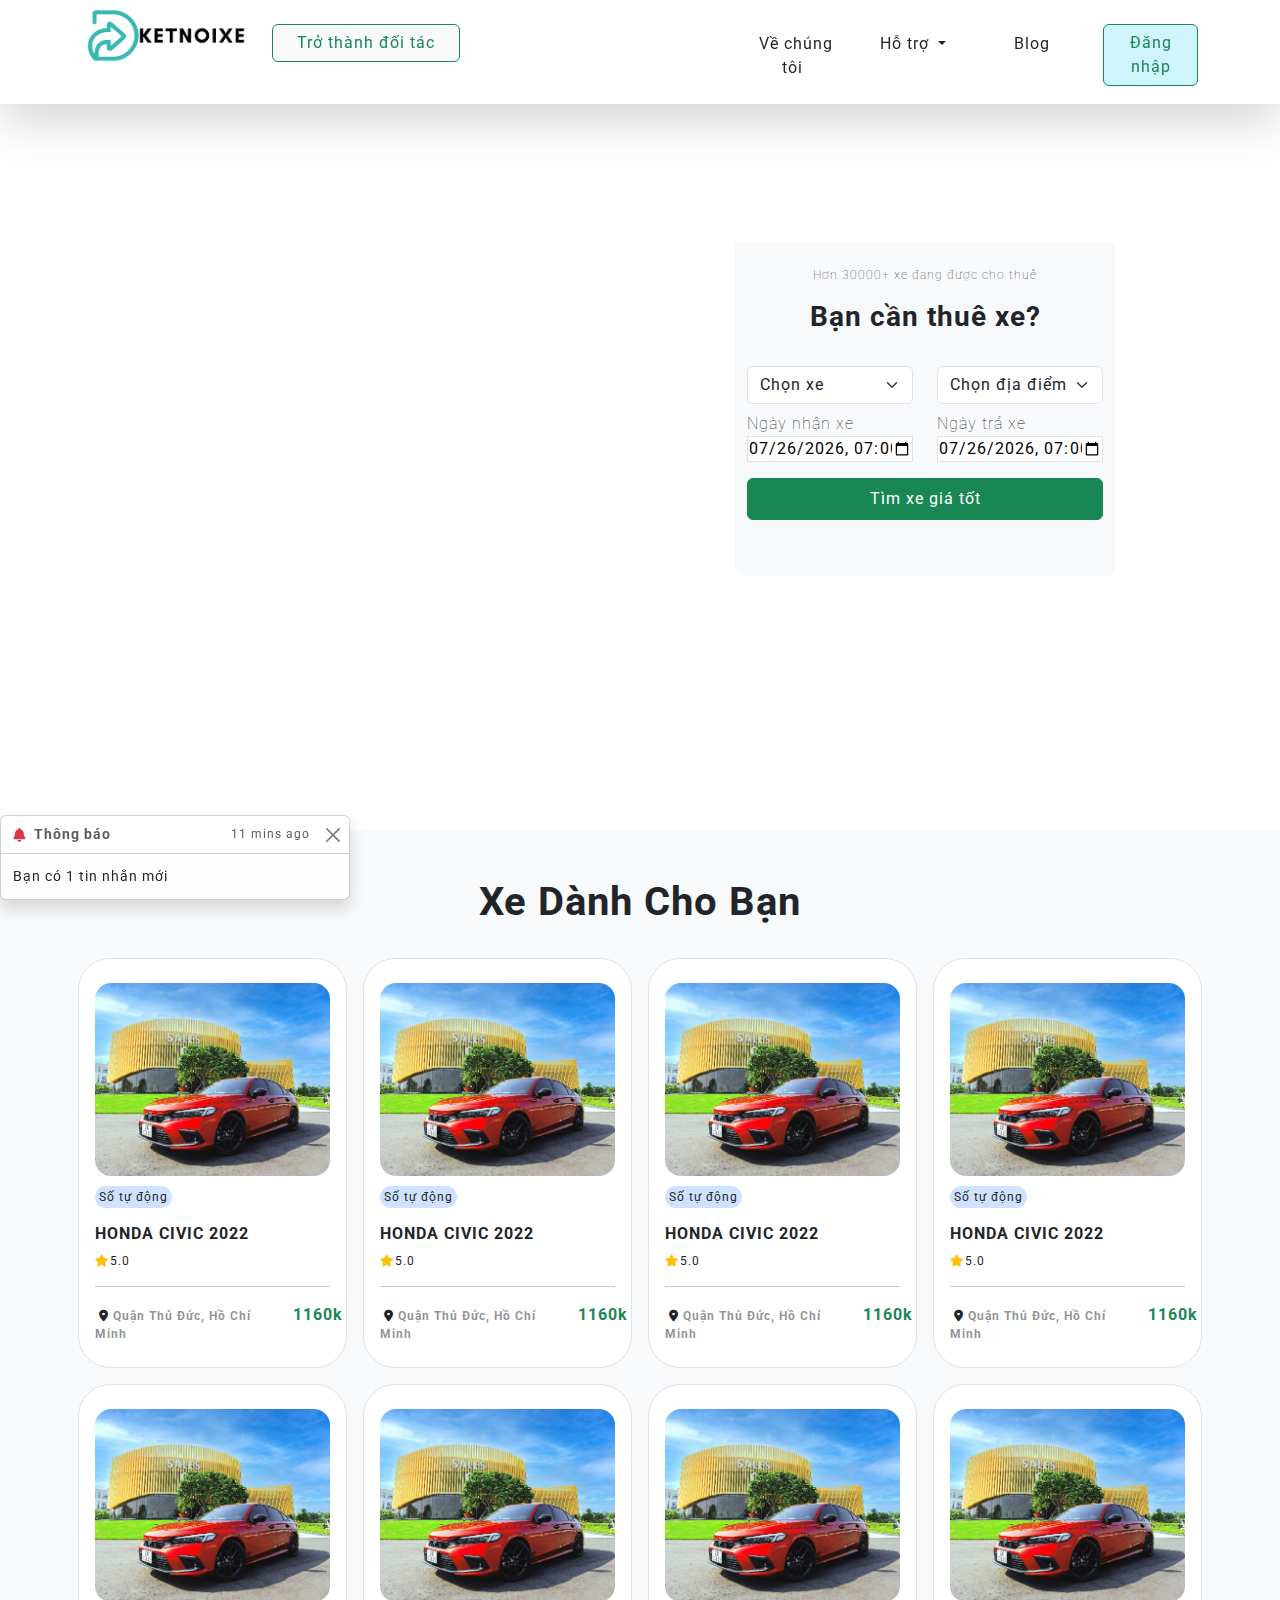
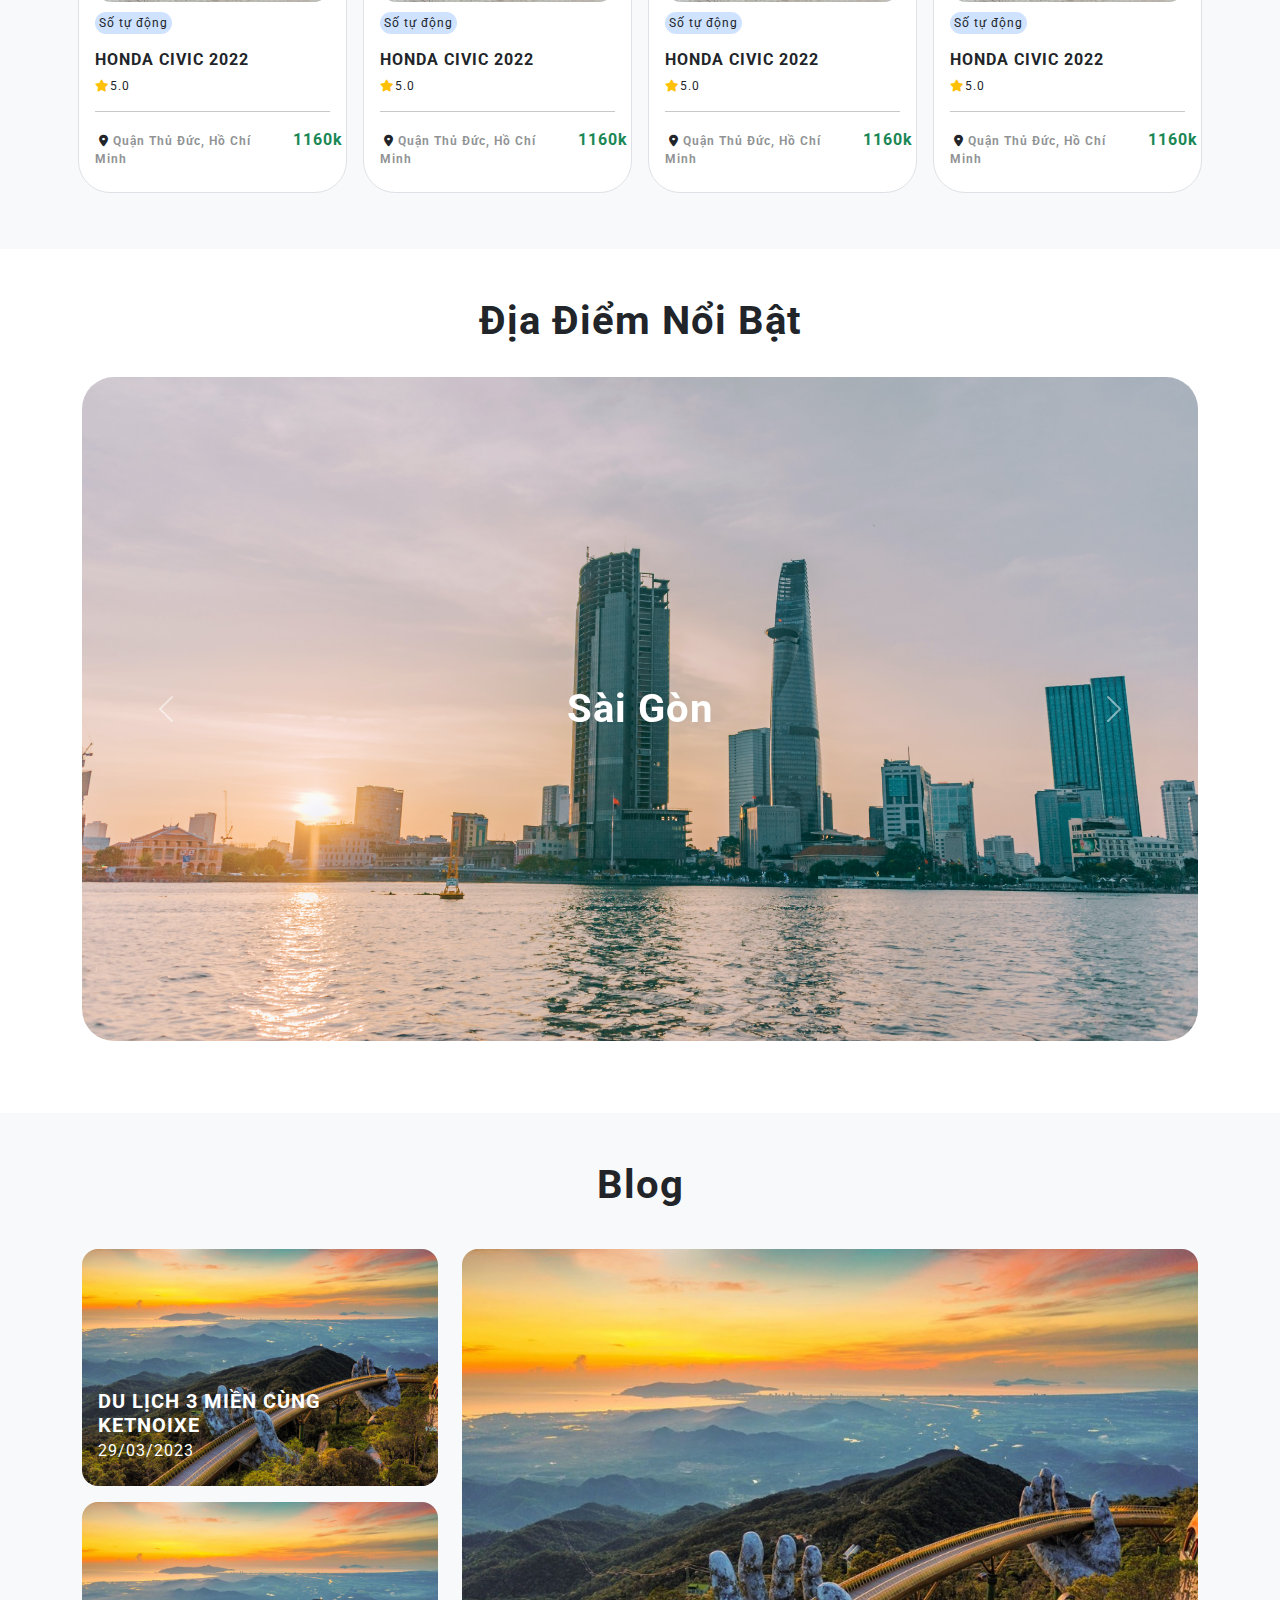
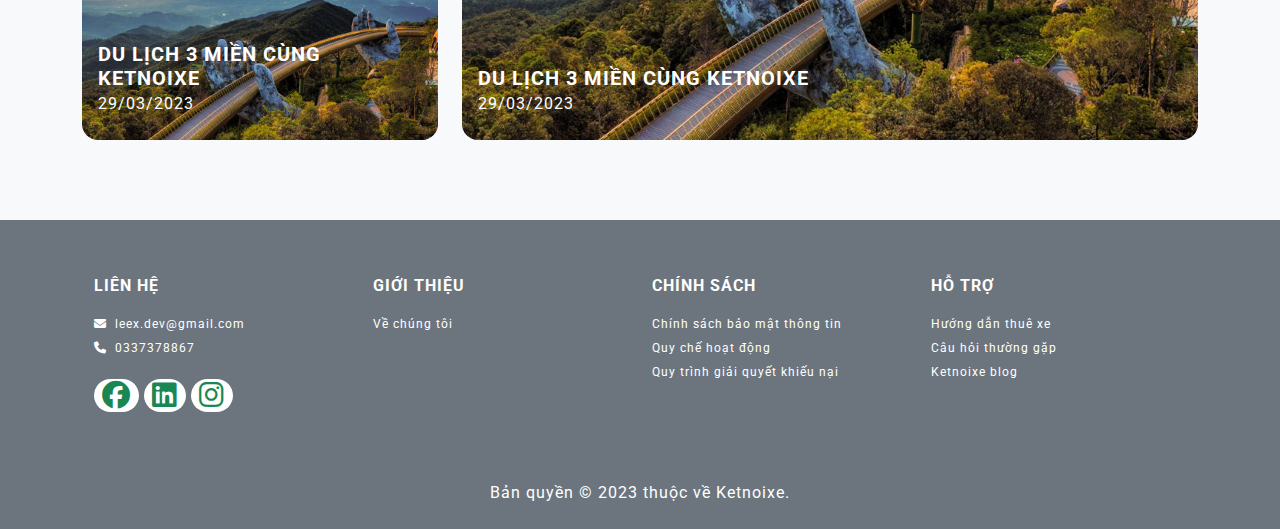
==== commit ea255dab: "feat: update" ====
--- a/index.html
+++ b/index.html
@@ -77,7 +77,7 @@
                 </div>
                 <div class="col-12 py-3 text-center"><a href="#" class="text-decoration-none text-dark p-1">Khuyến mãi</a></div>
                 <div class="col-12 py-2 text-center">
-                  <button type="button" class="btn bg-info-subtle border border-success text-success">Đăng nhập</button>
+                  <button type="button" class="btn bg-info-subtle border border-success text-success" data-bs-toggle="modal" data-bs-target="#LoginModal" id="loginBtn">Đăng nhập</button>
                 </div>
               </div>
             </div>
@@ -92,10 +92,10 @@
           <div class="col-lg-7 col-0">
 
           </div>
-          <div class="col-lg-4 bg-body-tertiary pb-5 rounded-2 my-10">
-            <div class="row bg-body">
+          <div class="col-lg-4 bg-body-tertiary pb-5 rounded-3 my-10">
+            <div class="row bg-body-tertiary">
               <span class="text-center fw-lighter mt-4 fs-7">Hơn 30000+ xe đang được cho thuê</span>
-              <h3 class="text-center fw-bold py-3">Bạn cần thuê xe?</h3>
+              <h3 class="text-center fw-bold pt-3 pb-4">Bạn cần thuê xe?</h3>
               <div class="col-lg-6">
                   <div class="input-group">
                     <select class="form-select" id="inputGroupSelect01">
@@ -116,23 +116,19 @@
                   </select>
                 </div>                    
               </div>
-            </div>
-            <div class="row bg-body py-lg-3">
-              <div class="col-lg-6">
+              <div class="col-lg-6 mt-2">
                 <span class="fw-lighter">Ngày nhận xe</span>
                 <fieldset>
                   <input class="text-center border w-100" type="datetime-local" id="dateTimePickerStart" name="dateTimePicker" onchange="updateEndDate()">
                 </fieldset>                   
               </div>
-              <div class="col-lg-6">
+              <div class="col-lg-6 mt-2">
                 <span class="fw-lighter">Ngày trả xe</span>
                 <fieldset>
                   <input class="text-center border w-100" type="datetime-local" id="dateTimePickerEnd" name="dateTimePicker" onchange="updateEndDate()">
                 </fieldset>               
               </div>
-            </div>
-            <div class="row">
-              <div class="col-lg-12">
+              <div class="col-lg-12 mt-2">
                 <button type="button" class="btn btn-success w-100 my-2 py-2">Tìm xe giá tốt</button>
               </div>
             </div>
@@ -147,140 +143,140 @@
       <h4 class="text-center fs-1 fw-bold mb-4">Xe Dành Cho Bạn</h4>
       <div class="container">
         <div class="row mt-3">
-          <div class="col-lg-3 col-md-4 text-body p-1">
-            <a href="#" class="text-decoration-none text-body">
-              <div class="border rounded-5 text-decoration-none bg-body p-3 h-100">
-                <img class="img-fluid rounded-4 my-2" src="./assets/img/NAck_WBdKcVY88Th9rGAIQ.jpg" alt="">
-                <span class="fs-7 bg-primary-subtle p-1 rounded-5">Số tự động</span>
-                <h6 class="text-uppercase fw-bold mt-3">Honda civic 2022</h6>
-                <div class="fs-7"><i class="fa-solid fa-star text-warning"></i>5.0</div>
-                <hr class="my-3">
-                <div class="row my-2">
-                  <div class="col-sm-9">
-                    <div class="fs-7 pt-1 fw-bold text-body-tertiary"><i class="fa-solid fa-location-dot mx-1 text-body"></i>Quận Thủ Đức, Hồ Chí Minh</div>
-                  </div>
-                  <div class="col-sm-3 p-0">
-                    <div class="fs-6 fw-bold text-success ms-lg-3 ms-sm-0 ms-md-0">1160k</div>
-                  </div>
-                </div>
-              </div>
-            </a>
-          </div>
-          <div class="col-lg-3 col-md-4 text-body p-1">
-            <a href="#" class="text-decoration-none text-body">
-              <div class="border rounded-5 text-decoration-none bg-body p-3 h-100">
-                <img class="img-fluid rounded-4 my-2" src="./assets/img/NAck_WBdKcVY88Th9rGAIQ.jpg" alt="">
-                <span class="fs-7 bg-primary-subtle p-1 rounded-5">Số tự động</span>
-                <h6 class="text-uppercase fw-bold mt-3">Honda civic 2022</h6>
-                <div class="fs-7"><i class="fa-solid fa-star text-warning"></i>5.0</div>
-                <hr class="my-3">
-                <div class="row my-2">
-                  <div class="col-sm-9">
-                    <div class="fs-7 pt-1 fw-bold text-body-tertiary"><i class="fa-solid fa-location-dot mx-1 text-body"></i>Quận Thủ Đức, Hồ Chí Minh</div>
-                  </div>
-                  <div class="col-sm-3 p-0">
-                    <div class="fs-6 fw-bold text-success ms-lg-3 ms-sm-0 ms-md-0">1160k</div>
-                  </div>
-                </div>
-              </div>
-            </a>
-          </div>
-          <div class="col-lg-3 col-md-4 text-body p-1">
-            <a href="#" class="text-decoration-none text-body">
-              <div class="border rounded-5 text-decoration-none bg-body p-3 h-100">
-                <img class="img-fluid rounded-4 my-2" src="./assets/img/NAck_WBdKcVY88Th9rGAIQ.jpg" alt="">
-                <span class="fs-7 bg-primary-subtle p-1 rounded-5">Số tự động</span>
-                <h6 class="text-uppercase fw-bold mt-3">Honda civic 2022</h6>
-                <div class="fs-7"><i class="fa-solid fa-star text-warning"></i>5.0</div>
-                <hr class="my-3">
-                <div class="row my-2">
-                  <div class="col-sm-9">
-                    <div class="fs-7 pt-1 fw-bold text-body-tertiary"><i class="fa-solid fa-location-dot mx-1 text-body"></i>Quận Thủ Đức, Hồ Chí Minh</div>
-                  </div>
-                  <div class="col-sm-3 p-0">
-                    <div class="fs-6 fw-bold text-success ms-lg-3 ms-sm-0 ms-md-0">1160k</div>
-                  </div>
-                </div>
-              </div>
-            </a>
-          </div>
-          <div class="col-lg-3 col-md-4 text-body p-1">
-            <a href="#" class="text-decoration-none text-body">
-              <div class="border rounded-5 text-decoration-none bg-body p-3 h-100">
-                <img class="img-fluid rounded-4 my-2" src="./assets/img/NAck_WBdKcVY88Th9rGAIQ.jpg" alt="">
-                <span class="fs-7 bg-primary-subtle p-1 rounded-5">Số tự động</span>
-                <h6 class="text-uppercase fw-bold mt-3">Honda civic 2022</h6>
-                <div class="fs-7"><i class="fa-solid fa-star text-warning"></i>5.0</div>
-                <hr class="my-3">
-                <div class="row my-2">
-                  <div class="col-sm-9">
-                    <div class="fs-7 pt-1 fw-bold text-body-tertiary"><i class="fa-solid fa-location-dot mx-1 text-body"></i>Quận Thủ Đức, Hồ Chí Minh</div>
-                  </div>
-                  <div class="col-sm-3 p-0">
-                    <div class="fs-6 fw-bold text-success ms-lg-3 ms-sm-0 ms-md-0">1160k</div>
-                  </div>
-                </div>
-              </div>
-            </a>
-          </div>
-          <div class="col-lg-3 col-md-4 text-body p-1">
-            <a href="#" class="text-decoration-none text-body">
-              <div class="border rounded-5 text-decoration-none bg-body p-3 h-100">
-                <img class="img-fluid rounded-4 my-2" src="./assets/img/NAck_WBdKcVY88Th9rGAIQ.jpg" alt="">
-                <span class="fs-7 bg-primary-subtle p-1 rounded-5">Số tự động</span>
-                <h6 class="text-uppercase fw-bold mt-3">Honda civic 2022</h6>
-                <div class="fs-7"><i class="fa-solid fa-star text-warning"></i>5.0</div>
-                <hr class="my-3">
-                <div class="row my-2">
-                  <div class="col-sm-9">
-                    <div class="fs-7 pt-1 fw-bold text-body-tertiary"><i class="fa-solid fa-location-dot mx-1 text-body"></i>Quận Thủ Đức, Hồ Chí Minh</div>
-                  </div>
-                  <div class="col-sm-3 p-0">
-                    <div class="fs-6 fw-bold text-success ms-lg-3 ms-sm-0 ms-md-0">1160k</div>
-                  </div>
-                </div>
-              </div>
-            </a>
-          </div>
-          <div class="col-lg-3 col-md-4 text-body p-1">
-            <a href="#" class="text-decoration-none text-body">
-              <div class="border rounded-5 text-decoration-none bg-body p-3 h-100">
-                <img class="img-fluid rounded-4 my-2" src="./assets/img/NAck_WBdKcVY88Th9rGAIQ.jpg" alt="">
-                <span class="fs-7 bg-primary-subtle p-1 rounded-5">Số tự động</span>
-                <h6 class="text-uppercase fw-bold mt-3">Honda civic 2022</h6>
-                <div class="fs-7"><i class="fa-solid fa-star text-warning"></i>5.0</div>
-                <hr class="my-3">
-                <div class="row my-2">
-                  <div class="col-sm-9">
-                    <div class="fs-7 pt-1 fw-bold text-body-tertiary"><i class="fa-solid fa-location-dot mx-1 text-body"></i>Quận Thủ Đức, Hồ Chí Minh</div>
-                  </div>
-                  <div class="col-sm-3 p-0">
-                    <div class="fs-6 fw-bold text-success ms-lg-3 ms-sm-0 ms-md-0">1160k</div>
-                  </div>
-                </div>
-              </div>
-            </a>
-          </div>
-          <div class="col-lg-3 col-md-4 text-body p-1">
-            <a href="#" class="text-decoration-none text-body">
-              <div class="border rounded-5 text-decoration-none bg-body p-3 h-100">
-                <img class="img-fluid rounded-4 my-2" src="./assets/img/NAck_WBdKcVY88Th9rGAIQ.jpg" alt="">
-                <span class="fs-7 bg-primary-subtle p-1 rounded-5">Số tự động</span>
-                <h6 class="text-uppercase fw-bold mt-3">Honda civic 2022</h6>
-                <div class="fs-7"><i class="fa-solid fa-star text-warning"></i>5.0</div>
-                <hr class="my-3">
-                <div class="row my-2">
-                  <div class="col-sm-9">
-                    <div class="fs-7 pt-1 fw-bold text-body-tertiary"><i class="fa-solid fa-location-dot mx-1 text-body"></i>Quận Thủ Đức, Hồ Chí Minh</div>
-                  </div>
-                  <div class="col-sm-3 p-0">
-                    <div class="fs-6 fw-bold text-success ms-lg-3 ms-sm-0 ms-md-0">1160k</div>
-                  </div>
-                </div>
-              </div>
-            </a>
-          </div>
-          <div class="col-lg-3 col-md-4 text-body p-1">
+          <div class="col-lg-3 col-md-4 text-body p-2">
+            <a href="#" class="text-decoration-none text-body">
+              <div class="border rounded-5 text-decoration-none bg-body p-3 h-100">
+                <img class="img-fluid rounded-4 my-2" src="./assets/img/NAck_WBdKcVY88Th9rGAIQ.jpg" alt="">
+                <span class="fs-7 bg-primary-subtle p-1 rounded-5">Số tự động</span>
+                <h6 class="text-uppercase fw-bold mt-3">Honda civic 2022</h6>
+                <div class="fs-7"><i class="fa-solid fa-star text-warning"></i>5.0</div>
+                <hr class="my-3">
+                <div class="row my-2">
+                  <div class="col-sm-9">
+                    <div class="fs-7 pt-1 fw-bold text-body-tertiary"><i class="fa-solid fa-location-dot mx-1 text-body"></i>Quận Thủ Đức, Hồ Chí Minh</div>
+                  </div>
+                  <div class="col-sm-3 p-0">
+                    <div class="fs-6 fw-bold text-success ms-lg-3 ms-sm-0 ms-md-0">1160k</div>
+                  </div>
+                </div>
+              </div>
+            </a>
+          </div>
+          <div class="col-lg-3 col-md-4 text-body p-2">
+            <a href="#" class="text-decoration-none text-body">
+              <div class="border rounded-5 text-decoration-none bg-body p-3 h-100">
+                <img class="img-fluid rounded-4 my-2" src="./assets/img/NAck_WBdKcVY88Th9rGAIQ.jpg" alt="">
+                <span class="fs-7 bg-primary-subtle p-1 rounded-5">Số tự động</span>
+                <h6 class="text-uppercase fw-bold mt-3">Honda civic 2022</h6>
+                <div class="fs-7"><i class="fa-solid fa-star text-warning"></i>5.0</div>
+                <hr class="my-3">
+                <div class="row my-2">
+                  <div class="col-sm-9">
+                    <div class="fs-7 pt-1 fw-bold text-body-tertiary"><i class="fa-solid fa-location-dot mx-1 text-body"></i>Quận Thủ Đức, Hồ Chí Minh</div>
+                  </div>
+                  <div class="col-sm-3 p-0">
+                    <div class="fs-6 fw-bold text-success ms-lg-3 ms-sm-0 ms-md-0">1160k</div>
+                  </div>
+                </div>
+              </div>
+            </a>
+          </div>
+          <div class="col-lg-3 col-md-4 text-body p-2">
+            <a href="#" class="text-decoration-none text-body">
+              <div class="border rounded-5 text-decoration-none bg-body p-3 h-100">
+                <img class="img-fluid rounded-4 my-2" src="./assets/img/NAck_WBdKcVY88Th9rGAIQ.jpg" alt="">
+                <span class="fs-7 bg-primary-subtle p-1 rounded-5">Số tự động</span>
+                <h6 class="text-uppercase fw-bold mt-3">Honda civic 2022</h6>
+                <div class="fs-7"><i class="fa-solid fa-star text-warning"></i>5.0</div>
+                <hr class="my-3">
+                <div class="row my-2">
+                  <div class="col-sm-9">
+                    <div class="fs-7 pt-1 fw-bold text-body-tertiary"><i class="fa-solid fa-location-dot mx-1 text-body"></i>Quận Thủ Đức, Hồ Chí Minh</div>
+                  </div>
+                  <div class="col-sm-3 p-0">
+                    <div class="fs-6 fw-bold text-success ms-lg-3 ms-sm-0 ms-md-0">1160k</div>
+                  </div>
+                </div>
+              </div>
+            </a>
+          </div>
+          <div class="col-lg-3 col-md-4 text-body p-2">
+            <a href="#" class="text-decoration-none text-body">
+              <div class="border rounded-5 text-decoration-none bg-body p-3 h-100">
+                <img class="img-fluid rounded-4 my-2" src="./assets/img/NAck_WBdKcVY88Th9rGAIQ.jpg" alt="">
+                <span class="fs-7 bg-primary-subtle p-1 rounded-5">Số tự động</span>
+                <h6 class="text-uppercase fw-bold mt-3">Honda civic 2022</h6>
+                <div class="fs-7"><i class="fa-solid fa-star text-warning"></i>5.0</div>
+                <hr class="my-3">
+                <div class="row my-2">
+                  <div class="col-sm-9">
+                    <div class="fs-7 pt-1 fw-bold text-body-tertiary"><i class="fa-solid fa-location-dot mx-1 text-body"></i>Quận Thủ Đức, Hồ Chí Minh</div>
+                  </div>
+                  <div class="col-sm-3 p-0">
+                    <div class="fs-6 fw-bold text-success ms-lg-3 ms-sm-0 ms-md-0">1160k</div>
+                  </div>
+                </div>
+              </div>
+            </a>
+          </div>
+          <div class="col-lg-3 col-md-4 text-body p-2">
+            <a href="#" class="text-decoration-none text-body">
+              <div class="border rounded-5 text-decoration-none bg-body p-3 h-100">
+                <img class="img-fluid rounded-4 my-2" src="./assets/img/NAck_WBdKcVY88Th9rGAIQ.jpg" alt="">
+                <span class="fs-7 bg-primary-subtle p-1 rounded-5">Số tự động</span>
+                <h6 class="text-uppercase fw-bold mt-3">Honda civic 2022</h6>
+                <div class="fs-7"><i class="fa-solid fa-star text-warning"></i>5.0</div>
+                <hr class="my-3">
+                <div class="row my-2">
+                  <div class="col-sm-9">
+                    <div class="fs-7 pt-1 fw-bold text-body-tertiary"><i class="fa-solid fa-location-dot mx-1 text-body"></i>Quận Thủ Đức, Hồ Chí Minh</div>
+                  </div>
+                  <div class="col-sm-3 p-0">
+                    <div class="fs-6 fw-bold text-success ms-lg-3 ms-sm-0 ms-md-0">1160k</div>
+                  </div>
+                </div>
+              </div>
+            </a>
+          </div>
+          <div class="col-lg-3 col-md-4 text-body p-2">
+            <a href="#" class="text-decoration-none text-body">
+              <div class="border rounded-5 text-decoration-none bg-body p-3 h-100">
+                <img class="img-fluid rounded-4 my-2" src="./assets/img/NAck_WBdKcVY88Th9rGAIQ.jpg" alt="">
+                <span class="fs-7 bg-primary-subtle p-1 rounded-5">Số tự động</span>
+                <h6 class="text-uppercase fw-bold mt-3">Honda civic 2022</h6>
+                <div class="fs-7"><i class="fa-solid fa-star text-warning"></i>5.0</div>
+                <hr class="my-3">
+                <div class="row my-2">
+                  <div class="col-sm-9">
+                    <div class="fs-7 pt-1 fw-bold text-body-tertiary"><i class="fa-solid fa-location-dot mx-1 text-body"></i>Quận Thủ Đức, Hồ Chí Minh</div>
+                  </div>
+                  <div class="col-sm-3 p-0">
+                    <div class="fs-6 fw-bold text-success ms-lg-3 ms-sm-0 ms-md-0">1160k</div>
+                  </div>
+                </div>
+              </div>
+            </a>
+          </div>
+          <div class="col-lg-3 col-md-4 text-body p-2">
+            <a href="#" class="text-decoration-none text-body">
+              <div class="border rounded-5 text-decoration-none bg-body p-3 h-100">
+                <img class="img-fluid rounded-4 my-2" src="./assets/img/NAck_WBdKcVY88Th9rGAIQ.jpg" alt="">
+                <span class="fs-7 bg-primary-subtle p-1 rounded-5">Số tự động</span>
+                <h6 class="text-uppercase fw-bold mt-3">Honda civic 2022</h6>
+                <div class="fs-7"><i class="fa-solid fa-star text-warning"></i>5.0</div>
+                <hr class="my-3">
+                <div class="row my-2">
+                  <div class="col-sm-9">
+                    <div class="fs-7 pt-1 fw-bold text-body-tertiary"><i class="fa-solid fa-location-dot mx-1 text-body"></i>Quận Thủ Đức, Hồ Chí Minh</div>
+                  </div>
+                  <div class="col-sm-3 p-0">
+                    <div class="fs-6 fw-bold text-success ms-lg-3 ms-sm-0 ms-md-0">1160k</div>
+                  </div>
+                </div>
+              </div>
+            </a>
+          </div>
+          <div class="col-lg-3 col-md-4 text-body p-2">
             <a href="#" class="text-decoration-none text-body">
               <div class="border rounded-5 text-decoration-none bg-body p-3 h-100">
                 <img class="img-fluid rounded-4 my-2" src="./assets/img/NAck_WBdKcVY88Th9rGAIQ.jpg" alt="">
--- a/assets/css/custom.css
+++ b/assets/css/custom.css
@@ -23,4 +23,12 @@
 .a-hover:hover {
     text-decoration: underline !important;
     cursor: pointer;
-}+}
+
+#input-search::placeholder {
+    color: var(--bs-tertiary-color);
+}
+
+.form-select:focus {
+    box-shadow: none;
+}
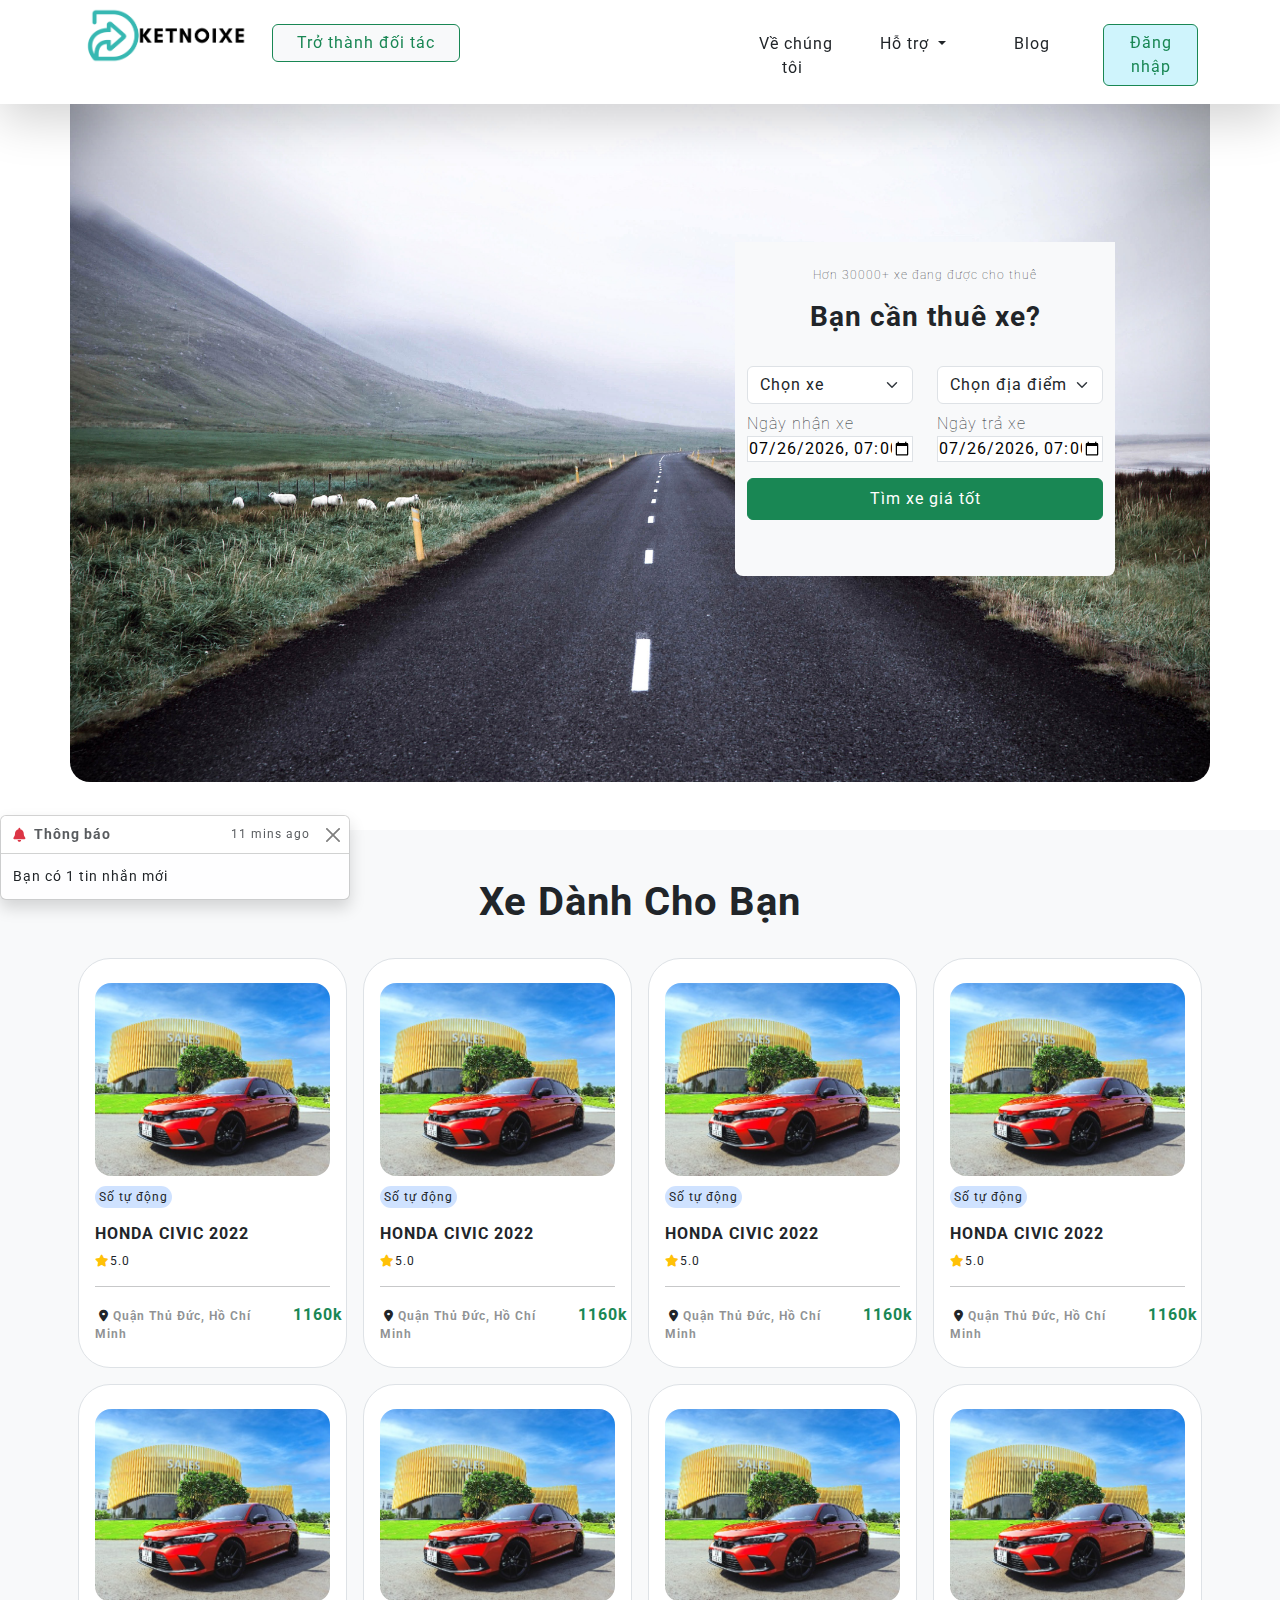
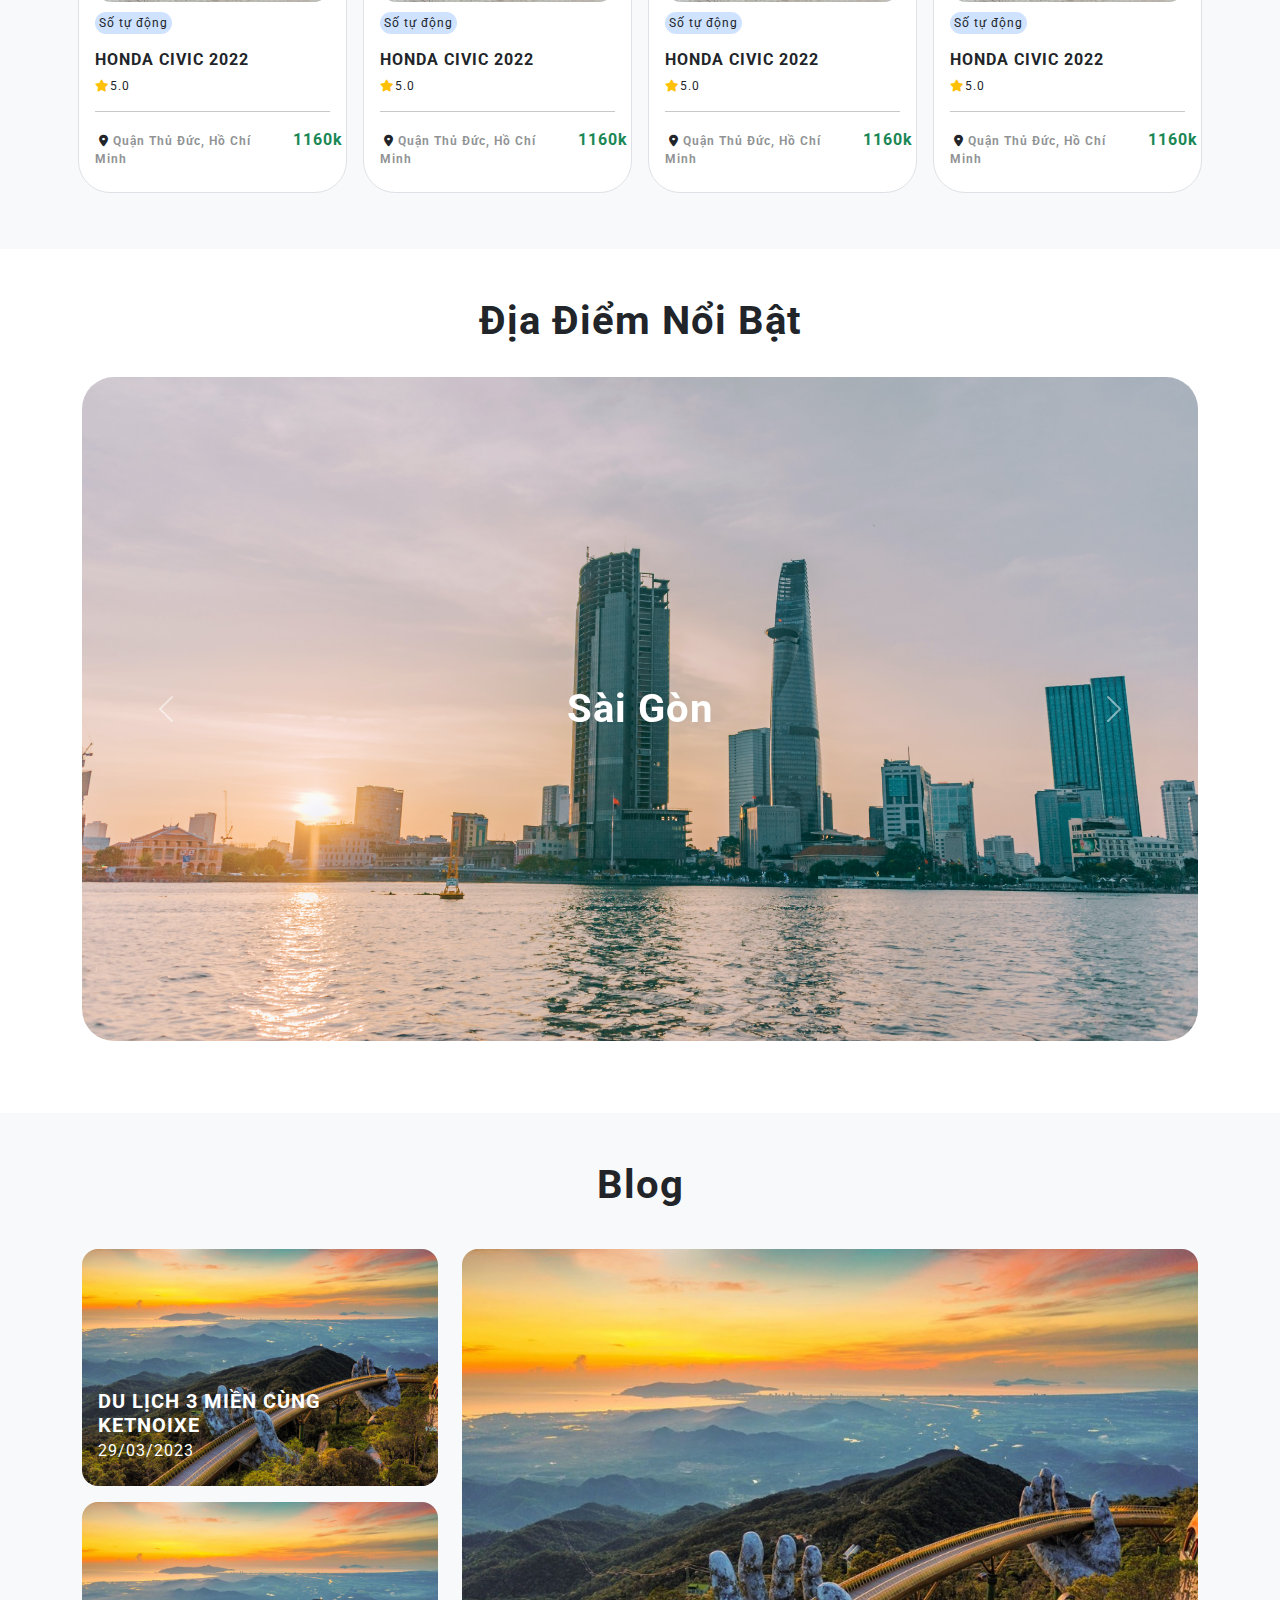
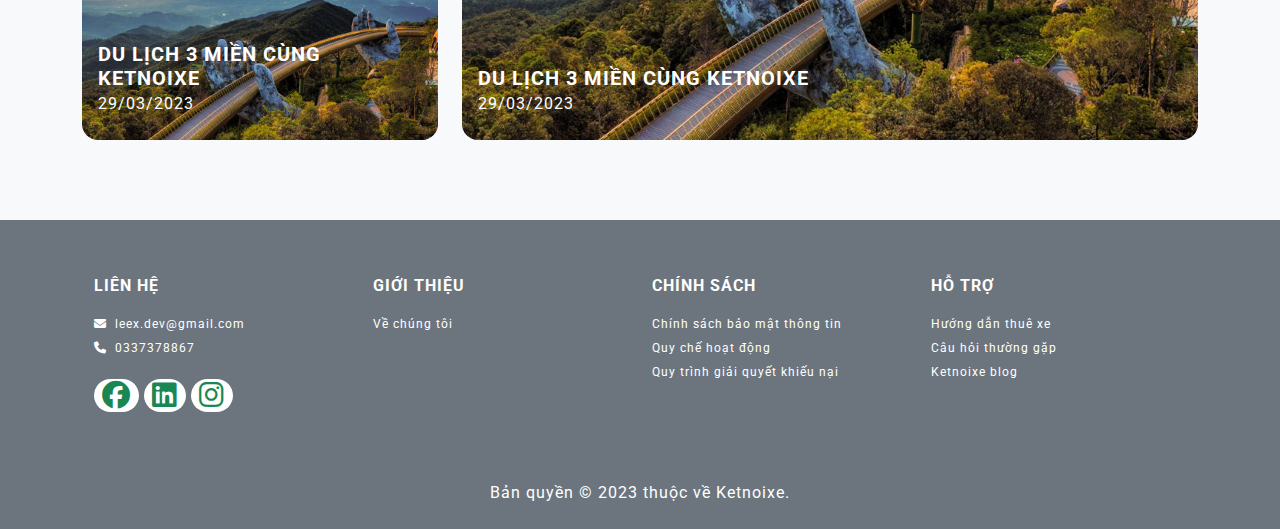
==== commit 262b3ba5: "feat: update" ====
--- a/index.html
+++ b/index.html
@@ -408,19 +408,19 @@
           <div class="carousel-inner py-4">
             <div class="carousel-item active">
               <div class="position-relative">
-                <img src="/assets/img/saigon.jpg" class="d-block w-100 rounded-5 img-fluid" alt="saigon.jpg">
+                <img src="./assets/img/saigon.jpg" class="d-block w-100 rounded-5 img-fluid" alt="saigon.jpg">
                 <h4 class="position-absolute translate-50 text-white top-50 start-50 fw-bold fs-1">Sài Gòn</h4>
               </div>
             </div>            
             <div class="carousel-item">
               <div class="position-relative">
-                <img src="/assets/img/hanoi.jpg" class="d-block w-100 rounded-5 img-fluid" alt="hanoi.jpg">
+                <img src="./assets/img/hanoi.jpg" class="d-block w-100 rounded-5 img-fluid" alt="hanoi.jpg">
                 <h4 class="position-absolute translate-50 text-white top-50 start-50 fw-bold fs-1">Hà Nội</h4>
               </div>
             </div>
             <div class="carousel-item">
               <div class="position-relative">
-                <img src="/assets/img/nhatrang.jpg" class="d-block w-100 rounded-5 img-fluid" alt="nhatrang.jpg">
+                <img src="./assets/img/nhatrang.jpg" class="d-block w-100 rounded-5 img-fluid" alt="nhatrang.jpg">
                 <h4 class="position-absolute translate-50 text-white top-50 start-50 fw-bold fs-1">Nha Trang</h4>
               </div>
             </div>
--- a/assets/css/custom.css
+++ b/assets/css/custom.css
@@ -4,7 +4,7 @@
 }
 
 #slider {
-    background-image: url('/assets/img/pexels-craig-adderley-1563356.jpg');
+    background-image: url('./assets/img/pexels-craig-adderley-1563356.jpg');
     background-size: cover;
     background-position: center;
     border-radius: 20px;
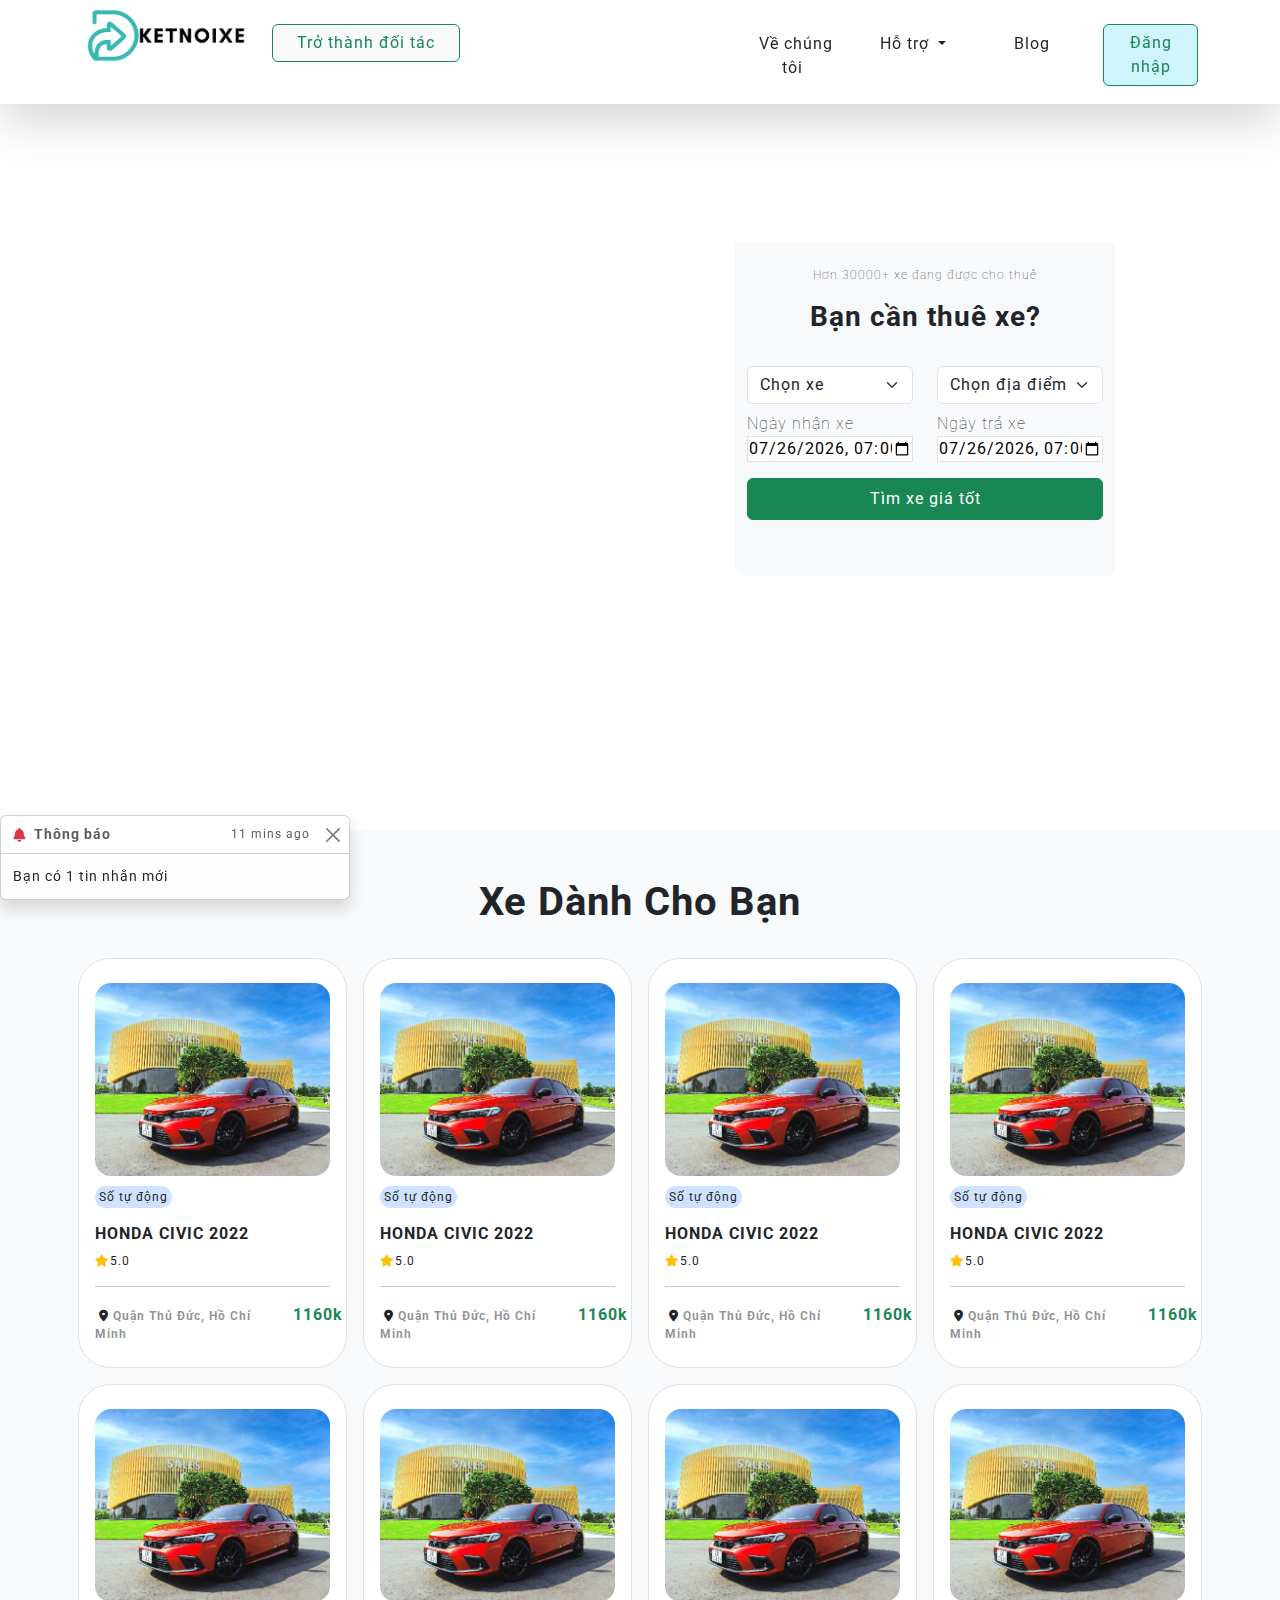
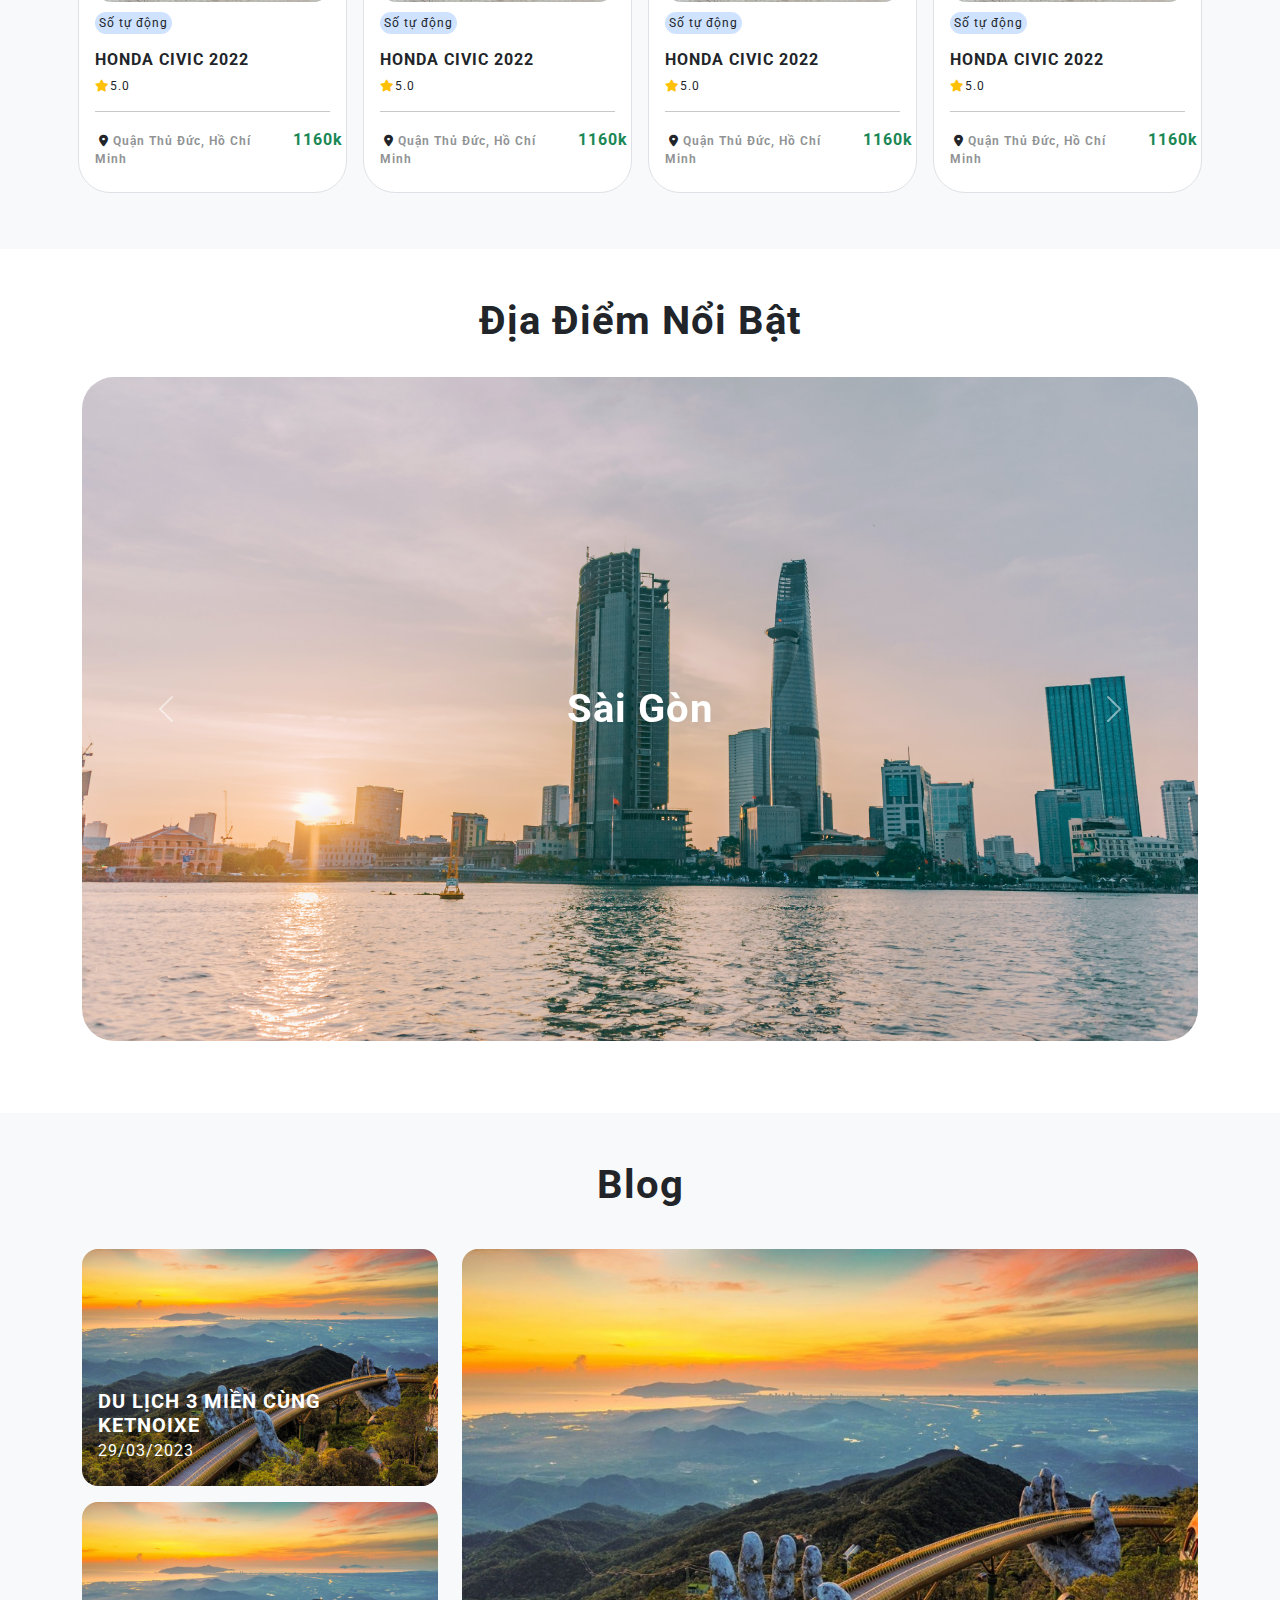
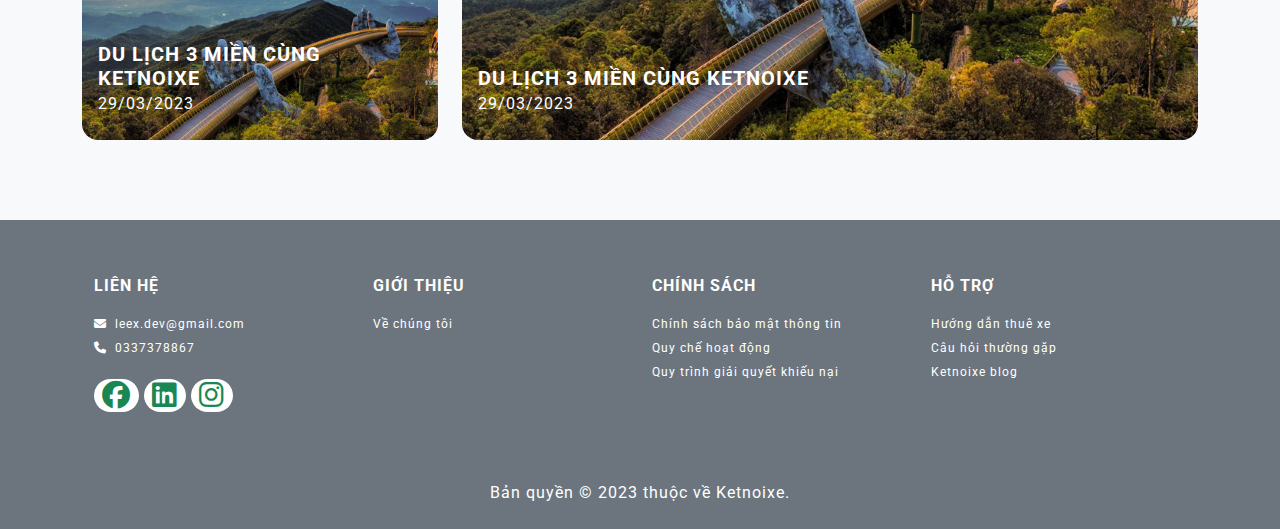
==== commit 6682d5d9: "update detail" ====
--- a/index.html
+++ b/index.html
@@ -4,7 +4,7 @@
   <meta charset="UTF-8">
   <meta name="viewport" content="width=device-width, initial-scale=1.0">
   <link rel="icon" type="image/png" href="assets/img/icon.png">
-  <title>Ketnoixe - nền tảng chia sẻ xe thông minh</title>
+  <title>Ketnoixe - Nền tảng chia sẻ xe thông minh</title>
   <link rel="stylesheet" href="assets/css/bootstrap.min.css">
   <link rel="preconnect" href="https://fonts.googleapis.com">
   <link rel="preconnect" href="https://fonts.gstatic.com" crossorigin>
@@ -19,7 +19,7 @@
     <div class="container py-2">
       <div class="row">
         <div class="col-4 col-lg-2 mt-1 mt-md-2 mt-lg-0">
-          <a href="#"><img src="./assets/img/logo.png" alt="Logo" class="img-fluid"></a>
+          <a href="./index.html"><img src="./assets/img/logo.png" alt="Logo" class="img-fluid"></a>
         </div>
         <div class="col-5 col-md-3 col-lg-5 d-none d-md-block mt-3">
           <button type="button" class="btn btn-light border border-success text-success px-4">Trở thành đối tác</button>
@@ -129,7 +129,9 @@
                 </fieldset>               
               </div>
               <div class="col-lg-12 mt-2">
-                <button type="button" class="btn btn-success w-100 my-2 py-2">Tìm xe giá tốt</button>
+                <a href="./search.html">
+                  <button type="button" class="btn btn-success w-100 my-2 py-2">Tìm xe giá tốt</button>
+                </a>
               </div>
             </div>
         </div>
@@ -407,22 +409,28 @@
         <div id="carouselPlaceIntroduction" class="carousel slide">
           <div class="carousel-inner py-4">
             <div class="carousel-item active">
-              <div class="position-relative">
-                <img src="./assets/img/saigon.jpg" class="d-block w-100 rounded-5 img-fluid" alt="saigon.jpg">
-                <h4 class="position-absolute translate-50 text-white top-50 start-50 fw-bold fs-1">Sài Gòn</h4>
-              </div>
+              <a href="#">
+                <div class="position-relative">
+                  <img src="./assets/img/saigon.jpg" class="d-block w-100 rounded-5 img-fluid" alt="saigon.jpg">
+                  <h4 class="position-absolute translate-50 text-white top-50 start-50 fw-bold fs-1">Sài Gòn</h4>
+                </div>
+              </a>
             </div>            
             <div class="carousel-item">
-              <div class="position-relative">
-                <img src="./assets/img/hanoi.jpg" class="d-block w-100 rounded-5 img-fluid" alt="hanoi.jpg">
-                <h4 class="position-absolute translate-50 text-white top-50 start-50 fw-bold fs-1">Hà Nội</h4>
-              </div>
+              <a href="#">
+                <div class="position-relative">
+                  <img src="./assets/img/hanoi.jpg" class="d-block w-100 rounded-5 img-fluid" alt="hanoi.jpg">
+                  <h4 class="position-absolute translate-50 text-white top-50 start-50 fw-bold fs-1">Hà Nội</h4>
+                </div>
+              </a>
             </div>
             <div class="carousel-item">
-              <div class="position-relative">
-                <img src="./assets/img/nhatrang.jpg" class="d-block w-100 rounded-5 img-fluid" alt="nhatrang.jpg">
-                <h4 class="position-absolute translate-50 text-white top-50 start-50 fw-bold fs-1">Nha Trang</h4>
-              </div>
+              <a href="#">
+                <div class="position-relative">
+                  <img src="./assets/img/nhatrang.jpg" class="d-block w-100 rounded-5 img-fluid" alt="nhatrang.jpg">
+                  <h4 class="position-absolute translate-50 text-white top-50 start-50 fw-bold fs-1">Nha Trang</h4>
+                </div>
+              </a>
             </div>
           </div>
           <button class="carousel-control-prev" type="button" data-bs-target="#carouselPlaceIntroduction" data-bs-slide="prev">
@@ -441,20 +449,26 @@
       <div class="container">
         <div class="row py-4">
           <div class="col-lg-4">
-            <div class="position-relative py-2">
-              <img src="./assets/img/RaJDNmXOsnc0NfWqqCXZWA.jpg" class="d-block w-100 rounded-4 img-fluid " alt="">
-              <h4 class="position-absolute text-white fw-bold fs-5 text-uppercase px-3 w-100" style="bottom: 10%">Du lịch 3 miền cùng KETNOIXE <br><span class="fw-normal fs-6">29/03/2023</span></h4>
-            </div>
-            <div class="position-relative py-2">
-              <img src="./assets/img/RaJDNmXOsnc0NfWqqCXZWA.jpg" class="d-block w-100 rounded-4 img-fluid " alt="">
-              <h4 class="position-absolute text-white fw-bold fs-5 text-uppercase px-3 w-100" style="bottom: 10%">Du lịch 3 miền cùng KETNOIXE <br><span class="fw-normal fs-6">29/03/2023</span></h4>
-            </div>
+            <a href="#">
+              <div class="position-relative py-2">
+                <img src="./assets/img/RaJDNmXOsnc0NfWqqCXZWA.jpg" class="d-block w-100 rounded-4 img-fluid " alt="">
+                <h4 class="position-absolute text-white fw-bold fs-5 text-uppercase px-3 w-100" style="bottom: 10%">Du lịch 3 miền cùng KETNOIXE <br><span class="fw-normal fs-6">29/03/2023</span></h4>
+              </div>
+            </a>
+            <a href="#">
+              <div class="position-relative py-2">
+                <img src="./assets/img/RaJDNmXOsnc0NfWqqCXZWA.jpg" class="d-block w-100 rounded-4 img-fluid " alt="">
+                <h4 class="position-absolute text-white fw-bold fs-5 text-uppercase px-3 w-100" style="bottom: 10%">Du lịch 3 miền cùng KETNOIXE <br><span class="fw-normal fs-6">29/03/2023</span></h4>
+              </div>
+            </a>
           </div>
           <div class="col-lg-8">
-            <div class="position-relative py-2">
-              <img src="./assets/img/RaJDNmXOsnc0NfWqqCXZWA.jpg" class="d-block w-100 rounded-4 img-fluid " alt="">
-              <h4 class="position-absolute text-white fw-bold fs-5 text-uppercase px-3 w-100" style="bottom: 5%">Du lịch 3 miền cùng KETNOIXE <br><span class="fw-normal fs-6">29/03/2023</span></h4>
-            </div>
+            <a href="#">
+              <div class="position-relative py-2">
+                <img src="./assets/img/RaJDNmXOsnc0NfWqqCXZWA.jpg" class="d-block w-100 rounded-4 img-fluid " alt="">
+                <h4 class="position-absolute text-white fw-bold fs-5 text-uppercase px-3 w-100" style="bottom: 5%">Du lịch 3 miền cùng KETNOIXE <br><span class="fw-normal fs-6">29/03/2023</span></h4>
+              </div>
+            </a>
           </div>
         </div>
       </div>
@@ -466,11 +480,13 @@
         <div id="carouselBlogIntroduction" class="carousel slide">
           <div class="carousel-inner py-4">
             <div class="carousel-item active">
-              <div class="position-relative">
-                <img src="./assets/img/RaJDNmXOsnc0NfWqqCXZWA.jpg" class="d-block w-100 rounded-5 img-fluid " alt="">
-              <h4 class="position-absolute text-white fw-bold fs-5 text-uppercase px-3 w-100" style="bottom: 10%">Du lịch 3 miền cùng KETNOIXE <br><span class="fw-normal fs-6">29/03/2023</span></h4>
-              </div>
-            </div>            
+              <a href="#">
+                <div class="position-relative">
+                  <img src="./assets/img/RaJDNmXOsnc0NfWqqCXZWA.jpg" class="d-block w-100 rounded-5 img-fluid " alt="">
+                <h4 class="position-absolute text-white fw-bold fs-5 text-uppercase px-3 w-100" style="bottom: 10%">Du lịch 3 miền cùng KETNOIXE <br><span class="fw-normal fs-6">29/03/2023</span></h4>
+                </div>
+              </a>
+            </div>
             <div class="carousel-item">
               <div class="position-relative">
                 <img src="./assets/img/RaJDNmXOsnc0NfWqqCXZWA.jpg" class="d-block w-100 rounded-5 img-fluid " alt="">
@@ -533,7 +549,7 @@
   </div>
 
   <!-- handle login start -->
-    <div class="modal fade" id="LoginModal" tabindex="-1" aria-labelledby="LoginModalLabel" aria-hidden="true" style="margin-top: 100px">
+    <div class="modal fade" id="LoginModal" tabindex="-1" aria-labelledby="LoginModalLabel" aria-hidden="true" style="margin-top: 200px">
       <div class="modal-dialog">
         <div class="modal-content">
           <div class="modal-header">
@@ -575,7 +591,7 @@
   <!-- handle login end -->
 
   <!-- handle register start -->
-  <div class="modal fade" id="RegisterModal" tabindex="-1" aria-labelledby="RegisterModalLabel" aria-hidden="true" style="margin-top: 100px">
+  <div class="modal fade" id="RegisterModal" tabindex="-1" aria-labelledby="RegisterModalLabel" aria-hidden="true" style="margin-top: 200px">
     <div class="modal-dialog">
       <div class="modal-content">
         <div class="modal-header">
